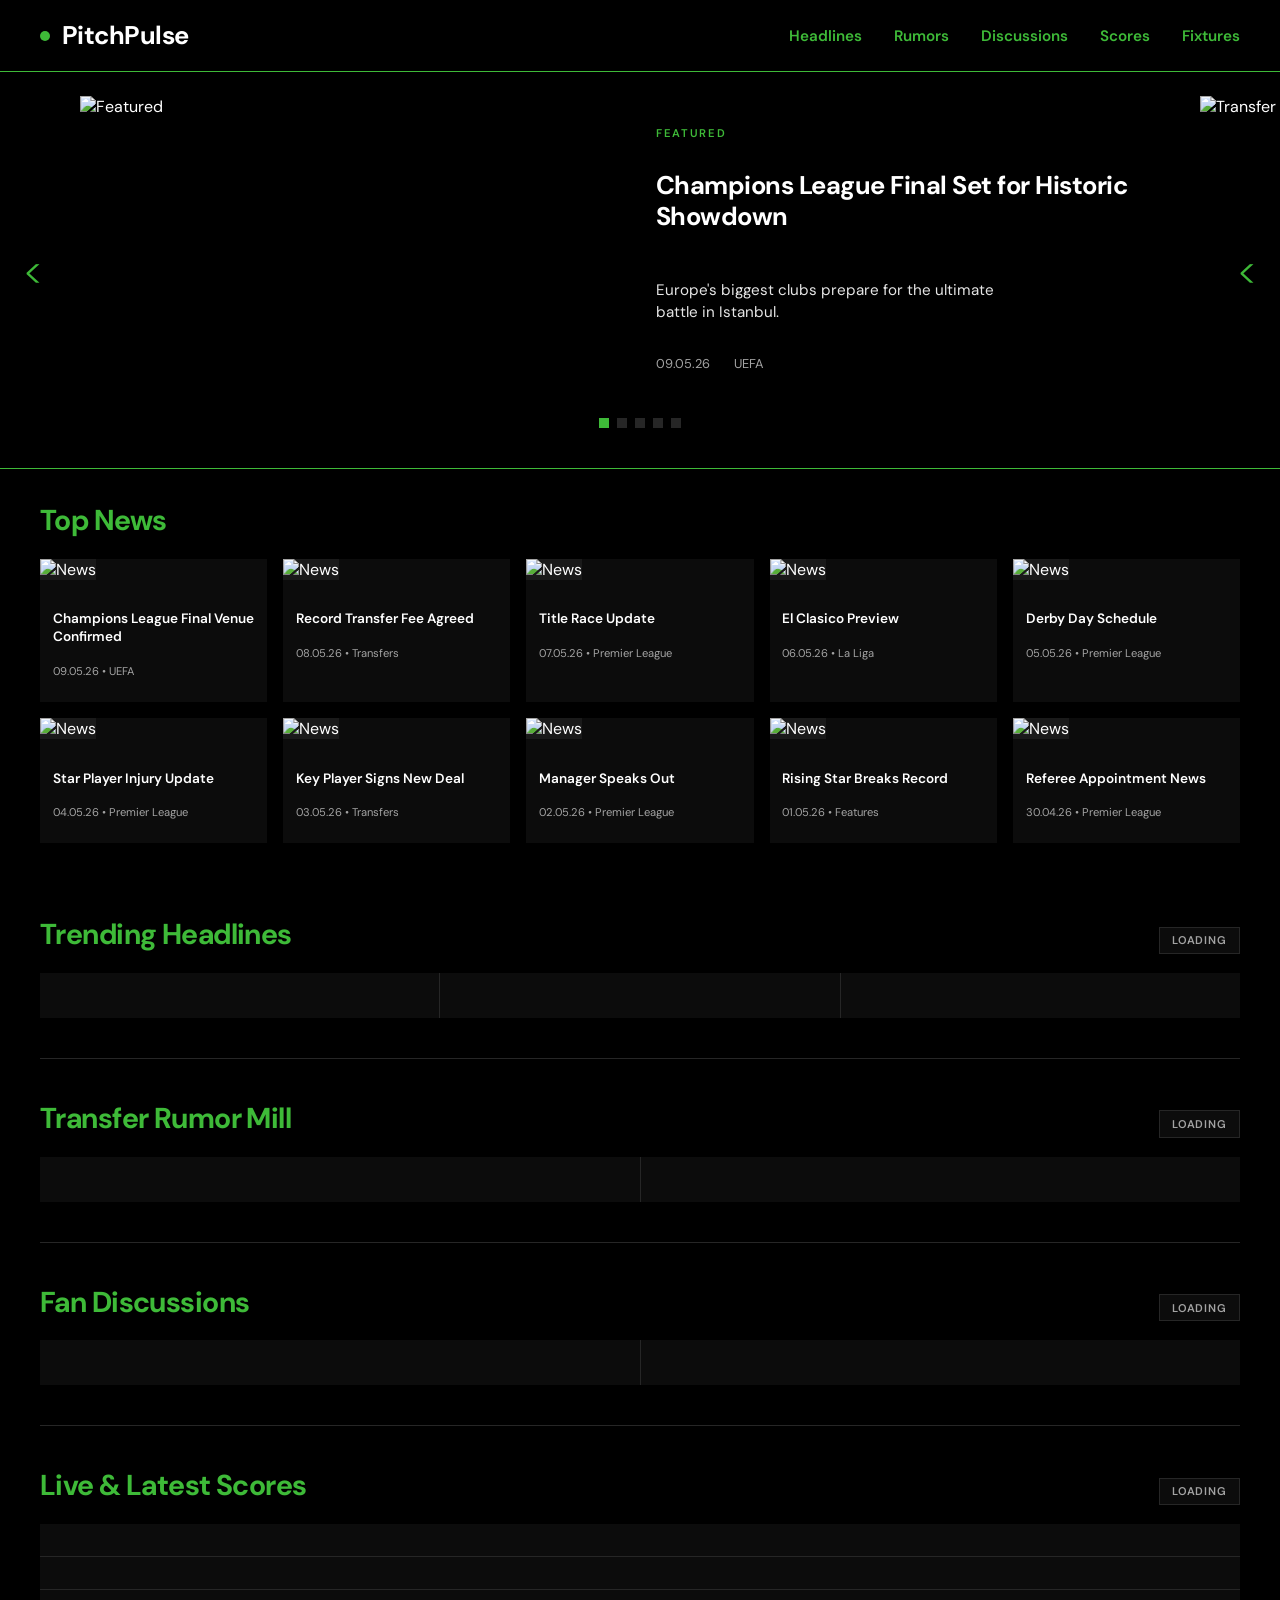
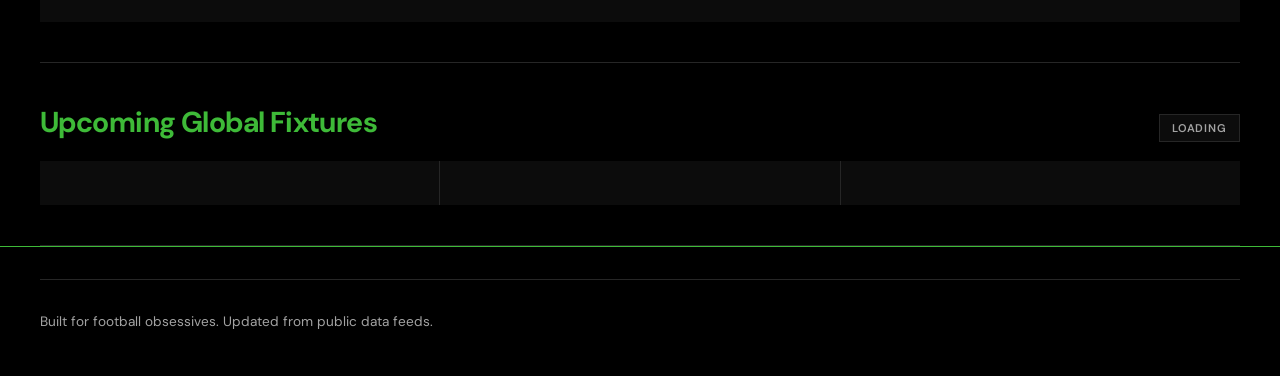
==== index.html @ 14712317 "Fix: 16:9 slider, same arrows, dark bg Top News, 10 posts each" ====
<!doctype html>
<html lang="en">
  <head>
    <meta charset="utf-8" />
    <meta name="viewport" content="width=device-width, initial-scale=1" />
    <title>PitchPulse | Football Headlines, Rumors & Scores</title>
    <meta
      name="description"
      content="PitchPulse brings football headlines, transfer rumors, fan discussions, and live scorelines into one modern dark experience."
    />
    <link rel="preconnect" href="https://fonts.googleapis.com" />
    <link rel="preconnect" href="https://fonts.gstatic.com" crossorigin />
    <link
      href="https://fonts.googleapis.com/css2?family=DM+Sans:wght@400;500;600;700&display=swap"
      rel="stylesheet"
    />
    <link rel="stylesheet" href="./styles.css" />
  </head>
  <body>
    
    <header class="site-header">
      <div class="container nav-wrap">
        <div class="brand">
          <span class="brand-dot"></span>
          <span class="brand-text">PitchPulse</span>
        </div>
        <nav class="nav-links">
          <a href="#headlines">Headlines</a>
          <a href="#rumors">Rumors</a>
          <a href="#discussions">Discussions</a>
          <a href="#scores">Scores</a>
          <a href="#fixtures">Fixtures</a>
        </nav>
      </div>
    </header>

    <section class="hero-slider">
      <div class="slider-track" id="slider-track">
        <div class="slider-slide">
          <img class="slider-image" src="https://placehold.co/600x338/1a1a1a/3eba38?text=Champions+League" alt="Featured" />
          <div class="slider-content">
            <span class="slider-tag">Featured</span>
            <h2 class="slider-title">Champions League Final Set for Historic Showdown</h2>
            <p class="slider-excerpt">Europe's biggest clubs prepare for the ultimate battle in Istanbul.</p>
            <div class="slider-meta"><span>09.05.26</span><span>UEFA</span></div>
          </div>
        </div>
        <div class="slider-slide">
          <img class="slider-image" src="https://placehold.co/600x338/1a1a1a/3eba38?text=Record+Transfer" alt="Transfer" />
          <div class="slider-content">
            <span class="slider-tag">Breaking</span>
            <h2 class="slider-title">Record Transfer: Star Joins Premier League</h2>
            <p class="slider-excerpt">World's top striker makes stunning €120M switch.</p>
            <div class="slider-meta"><span>08.05.26</span><span>Transfers</span></div>
          </div>
        </div>
        <div class="slider-slide">
          <img class="slider-image" src="https://placehold.co/600x338/1a1a1a/3eba38?text=Title+Race" alt="Title Race" />
          <div class="slider-content">
            <span class="slider-tag">Analysis</span>
            <h2 class="slider-title">Title Race Heats Up As Teams Stack Points</h2>
            <p class="slider-excerpt">Every point matters in the final weeks.</p>
            <div class="slider-meta"><span>07.05.26</span><span>Premier League</span></div>
          </div>
        </div>
        <div class="slider-slide">
          <img class="slider-image" src="https://placehold.co/600x338/1a1a1a/3eba38?text=El+Clasico" alt="El Clasico" />
          <div class="slider-content">
            <span class="slider-tag">Preview</span>
            <h2 class="slider-title">El Clasico: Real vs Barca Renew Rivalry</h2>
            <p class="slider-excerpt">The world's most famous rivalry resumes.</p>
            <div class="slider-meta"><span>06.05.26</span><span>La Liga</span></div>
          </div>
        </div>
        <div class="slider-slide">
          <img class="slider-image" src="https://placehold.co/600x338/1a1a1a/3eba38?text=Derby+Day" alt="Derby" />
          <div class="slider-content">
            <span class="slider-tag">Matchday</span>
            <h2 class="slider-title">Derby Day Drama Across Europe</h2>
            <p class="slider-excerpt">All the big derbies in one packed weekend.</p>
            <div class="slider-meta"><span>05.05.26</span><span>Premier League</span></div>
          </div>
        </div>
      </div>
      <button class="slider-arrow prev" id="slider-prev">&lt;</button>
      <button class="slider-arrow next" id="slider-next">&lt;</button>
      <div class="slider-nav">
        <span class="slider-dot active" data-slide="0"></span>
        <span class="slider-dot" data-slide="1"></span>
        <span class="slider-dot" data-slide="2"></span>
        <span class="slider-dot" data-slide="3"></span>
        <span class="slider-dot" data-slide="4"></span>
      </div>
    </section>

    <section class="top-news-section">
      <div class="container">
        <div class="section-head">
          <h2>Top News</h2>
        </div>
        <div class="top-news-grid">
          <article class="top-news-item">
            <img class="top-news-item-image" src="https://placehold.co/300x169/1a1a1a/3eba38?text=CL+Final" alt="News" />
            <div class="top-news-item-content">
              <h4 class="top-news-item-title">Champions League Final Venue Confirmed</h4>
              <p class="top-news-item-meta">09.05.26 • UEFA</p>
            </div>
          </article>
          <article class="top-news-item">
            <img class="top-news-item-image" src="https://placehold.co/300x169/1a1a1a/3eba38?text=Transfer" alt="News" />
            <div class="top-news-item-content">
              <h4 class="top-news-item-title">Record Transfer Fee Agreed</h4>
              <p class="top-news-item-meta">08.05.26 • Transfers</p>
            </div>
          </article>
          <article class="top-news-item">
            <img class="top-news-item-image" src="https://placehold.co/300x169/1a1a1a/3eba38?text=Title+Race" alt="News" />
            <div class="top-news-item-content">
              <h4 class="top-news-item-title">Title Race Update</h4>
              <p class="top-news-item-meta">07.05.26 • Premier League</p>
            </div>
          </article>
          <article class="top-news-item">
            <img class="top-news-item-image" src="https://placehold.co/300x169/1a1a1a/3eba38?text=El+Clasico" alt="News" />
            <div class="top-news-item-content">
              <h4 class="top-news-item-title">El Clasico Preview</h4>
              <p class="top-news-item-meta">06.05.26 • La Liga</p>
            </div>
          </article>
          <article class="top-news-item">
            <img class="top-news-item-image" src="https://placehold.co/300x169/1a1a1a/3eba38?text=Derby" alt="News" />
            <div class="top-news-item-content">
              <h4 class="top-news-item-title">Derby Day Schedule</h4>
              <p class="top-news-item-meta">05.05.26 • Premier League</p>
            </div>
          </article>
          <article class="top-news-item">
            <img class="top-news-item-image" src="https://placehold.co/300x169/1a1a1a/3eba38?text=Injury" alt="News" />
            <div class="top-news-item-content">
              <h4 class="top-news-item-title">Star Player Injury Update</h4>
              <p class="top-news-item-meta">04.05.26 • Premier League</p>
            </div>
          </article>
          <article class="top-news-item">
            <img class="top-news-item-image" src="https://placehold.co/300x169/1a1a1a/3eba38?text=Contract" alt="News" />
            <div class="top-news-item-content">
              <h4 class="top-news-item-title">Key Player Signs New Deal</h4>
              <p class="top-news-item-meta">03.05.26 • Transfers</p>
            </div>
          </article>
          <article class="top-news-item">
            <img class="top-news-item-image" src="https://placehold.co/300x169/1a1a1a/3eba38?text=Manager" alt="News" />
            <div class="top-news-item-content">
              <h4 class="top-news-item-title">Manager Speaks Out</h4>
              <p class="top-news-item-meta">02.05.26 • Premier League</p>
            </div>
          </article>
          <article class="top-news-item">
            <img class="top-news-item-image" src="https://placehold.co/300x169/1a1a1a/3eba38?text=Young+Star" alt="News" />
            <div class="top-news-item-content">
              <h4 class="top-news-item-title">Rising Star Breaks Record</h4>
              <p class="top-news-item-meta">01.05.26 • Features</p>
            </div>
          </article>
          <article class="top-news-item">
            <img class="top-news-item-image" src="https://placehold.co/300x169/1a1a1a/3eba38?text=Referee" alt="News" />
            <div class="top-news-item-content">
              <h4 class="top-news-item-title">Referee Appointment News</h4>
              <p class="top-news-item-meta">30.04.26 • Premier League</p>
            </div>
          </article>
        </div>
      </div>
    </section>

    <main class="container">
      <section id="headlines" class="content-section">
        <div class="section-head">
          <h2>Trending Headlines</h2>
          <span class="status-chip" id="headline-status">Loading</span>
        </div>
        <div class="cards-grid" id="headline-cards">
          <article class="card skeleton-card"></article>
          <article class="card skeleton-card"></article>
          <article class="card skeleton-card"></article>
        </div>
      </section>

      <section id="rumors" class="content-section">
        <div class="section-head">
          <h2>Transfer Rumor Mill</h2>
          <span class="status-chip" id="rumor-status">Loading</span>
        </div>
        <div class="cards-grid two-col" id="rumor-cards">
          <article class="card skeleton-card"></article>
          <article class="card skeleton-card"></article>
        </div>
      </section>

      <section id="discussions" class="content-section">
        <div class="section-head">
          <h2>Fan Discussions</h2>
          <span class="status-chip" id="discussion-status">Loading</span>
        </div>
        <div class="cards-grid two-col" id="discussion-cards">
          <article class="card skeleton-card"></article>
          <article class="card skeleton-card"></article>
        </div>
      </section>

      <section id="scores" class="content-section">
        <div class="section-head">
          <h2>Live & Latest Scores</h2>
          <span class="status-chip" id="score-status">Loading</span>
        </div>
        <div class="scoreboard" id="scoreboard">
          <div class="score-row skeleton-row"></div>
          <div class="score-row skeleton-row"></div>
          <div class="score-row skeleton-row"></div>
        </div>
      </section>

      <section id="fixtures" class="content-section">
        <div class="section-head">
          <h2>Upcoming Global Fixtures</h2>
          <span class="status-chip" id="fixture-status">Loading</span>
        </div>
        <div class="fixture-grid" id="fixture-grid">
          <article class="card skeleton-card"></article>
          <article class="card skeleton-card"></article>
          <article class="card skeleton-card"></article>
        </div>
      </section>
    </main>

    <footer class="site-footer">
      <div class="container footer-wrap">
        <p>Built for football obsessives. Updated from public data feeds.</p>
      </div>
    </footer>

    <script src="./app.js"></script>
  </body>
</html>
---- styles.css ----
:root {
  --bg-deep: #000000;
  --bg-surface: #0c0c0c;
  --bg-elevated: #1a1a1a;
  --pitch-green: #3eba38;
  --text-primary: #ffffff;
  --text-secondary: #e5e5e5;
  --text-tertiary: #a3a3a3;
  --accent: #3eba38;
  --border: #262626;
  --glow: rgba(62, 186, 56, 0.5);
}

* {
  box-sizing: border-box;
}

html,
body {
  margin: 0;
  min-height: 100%;
  font-family: "DM Sans", system-ui, -apple-system, sans-serif;
  color: var(--text-primary);
  background: var(--bg-deep);
  -webkit-font-smoothing: antialiased;
}

a {
  color: inherit;
  text-decoration: none;
}

button {
  font-family: inherit;
}

.container {
  width: min(1200px, 95vw);
  margin: 0 auto;
}

/* Header */
.site-header {
  position: sticky;
  top: 0;
  z-index: 20;
  background: var(--bg-deep);
  border-bottom: 1px solid var(--pitch-green);
}

.nav-wrap {
  display: flex;
  align-items: center;
  justify-content: space-between;
  padding: 1.2rem 0;
}

.brand {
  display: flex;
  align-items: center;
  gap: 0.75rem;
  font-weight: 700;
  font-size: 1.6rem;
  letter-spacing: -0.02em;
}

.brand-dot {
  width: 10px;
  height: 10px;
  border-radius: 50%;
  background: var(--pitch-green);
  animation: pulseGlow 3s ease-in-out infinite;
}

@keyframes pulseGlow {
  0%, 100% {
    box-shadow: 0 0 3px 1px var(--glow);
    transform: scale(1);
  }
  50% {
    box-shadow: 0 0 12px 4px var(--glow), 0 0 20px 6px rgba(62, 186, 56, 0.2);
    transform: scale(1.2);
  }
}

.nav-links {
  display: flex;
  gap: 2rem;
}

.nav-links a {
  color: var(--pitch-green);
  font-size: 0.95rem;
  font-weight: 600;
  transition: opacity 0.2s ease;
}

.nav-links a:hover {
  opacity: 0.7;
}

/* Hero Slider */
.hero-slider {
  background: var(--bg-deep);
  overflow: hidden;
  position: relative;
  border-bottom: 1px solid var(--pitch-green);
  padding: 1.5rem 5rem;
}

.slider-track {
  display: flex;
  transition: transform 0.5s ease;
}

.slider-slide {
  min-width: 100%;
  display: grid;
  grid-template-columns: 1fr 1fr;
  gap: 2rem;
  align-items: center;
}

.slider-image {
  width: 100%;
  aspect-ratio: 16/9;
  object-fit: cover;
}

.slider-content {
  display: flex;
  flex-direction: column;
  gap: 0.6rem;
}

.slider-tag {
  font-size: 0.7rem;
  font-weight: 600;
  text-transform: uppercase;
  letter-spacing: 0.15em;
  color: var(--pitch-green);
}

.slider-title {
  font-size: 1.6rem;
  font-weight: 700;
  line-height: 1.2;
  letter-spacing: -0.02em;
  color: #ffffff;
}

.slider-excerpt {
  color: var(--text-secondary);
  font-size: 0.95rem;
  line-height: 1.5;
  max-width: 38ch;
}

.slider-meta {
  color: var(--text-tertiary);
  font-size: 0.8rem;
  display: flex;
  gap: 1.5rem;
  margin-top: 0.4rem;
}

.slider-arrow {
  position: absolute;
  top: 0;
  bottom: 0;
  width: 50px;
  background: transparent;
  color: var(--pitch-green);
  border: none;
  font-size: 2.5rem;
  font-weight: 300;
  cursor: pointer;
  display: flex;
  align-items: center;
  justify-content: center;
  transition: color 0.2s ease;
  z-index: 10;
}

.slider-arrow:hover {
  color: #fff;
}

.slider-arrow.prev { left: 0.5rem; }
.slider-arrow.next { right: 0.5rem; }

.slider-nav {
  display: flex;
  gap: 0.5rem;
  padding: 1rem;
  justify-content: center;
  background: var(--bg-deep);
}

.slider-dot {
  width: 10px;
  height: 10px;
  background: var(--border);
  cursor: pointer;
  transition: background 0.2s ease;
}

.slider-dot.active {
  background: var(--pitch-green);
}

/* Top News Section */
.top-news-section {
  background: var(--bg-deep);
  padding: 2rem 0;
}

.top-news-grid {
  display: grid;
  grid-template-columns: repeat(5, 1fr);
  gap: 1rem;
}

.top-news-item {
  background: var(--bg-surface);
  cursor: pointer;
  transition: transform 0.2s ease;
}

.top-news-item:hover {
  transform: translateY(-3px);
}

.top-news-item-image {
  width: 100%;
  aspect-ratio: 16/9;
  object-fit: cover;
  background: var(--bg-elevated);
}

.top-news-item-content {
  padding: 0.8rem;
}

.top-news-item-title {
  font-size: 0.85rem;
  font-weight: 600;
  color: #fff;
  line-height: 1.3;
  display: -webkit-box;
  -webkit-line-clamp: 2;
  -webkit-box-orient: vertical;
  overflow: hidden;
}

.top-news-item-meta {
  font-size: 0.7rem;
  color: var(--text-tertiary);
  margin-top: 0.4rem;
}

/* Content Sections */
.content-section {
  background: var(--bg-deep);
  padding: 2.5rem 0;
  border-bottom: 1px solid var(--border);
}

.section-head {
  display: flex;
  align-items: baseline;
  justify-content: space-between;
  gap: 1rem;
  margin-bottom: 1.2rem;
}

.section-head h2 {
  margin: 0;
  font-size: 1.8rem;
  font-weight: 700;
  letter-spacing: -0.02em;
  color: var(--pitch-green);
}

.status-chip {
  font-size: 0.7rem;
  font-weight: 600;
  text-transform: uppercase;
  letter-spacing: 0.08em;
  color: var(--text-tertiary);
  background: var(--bg-surface);
  border: 1px solid var(--border);
  padding: 0.35rem 0.75rem;
}

/* Cards */
.cards-grid {
  display: grid;
  grid-template-columns: repeat(3, 1fr);
  gap: 1px;
  background: var(--border);
}

.cards-grid.two-col {
  grid-template-columns: repeat(2, 1fr);
}

.card {
  padding: 1.4rem;
  background: var(--bg-surface);
}

.card-meta {
  font-size: 0.7rem;
  color: var(--pitch-green);
  margin-bottom: 0.5rem;
  text-transform: uppercase;
  letter-spacing: 0.06em;
}

.card-title {
  margin: 0;
  font-size: 1.05rem;
  font-weight: 600;
  line-height: 1.4;
}

.card-title a:hover {
  color: var(--pitch-green);
}

.card-copy {
  margin: 0.5rem 0 0;
  color: var(--text-secondary);
  font-size: 0.85rem;
  line-height: 1.5;
}

/* Scoreboard */
.scoreboard {
  display: grid;
  gap: 1px;
  background: var(--border);
}

.score-row {
  display: grid;
  grid-template-columns: auto 1fr auto 1fr;
  align-items: center;
  gap: 1rem;
  padding: 1rem 1.4rem;
  background: var(--bg-surface);
}

.team-logo { width: 28px; height: 28px; object-fit: contain; }

.score-home, .score-away {
  font-weight: 600;
  font-size: 0.95rem;
  display: flex;
  align-items: center;
  gap: 0.4rem;
}

.scoreline {
  text-align: center;
  font-weight: 700;
  font-size: 1.1rem;
  color: var(--pitch-green);
}

.score-meta {
  text-align: right;
  color: var(--text-tertiary);
  font-size: 0.8rem;
}

/* Fixtures */
.fixture-grid {
  display: grid;
  grid-template-columns: repeat(3, 1fr);
  gap: 1px;
  background: var(--border);
}

.league-card {
  padding: 1.4rem;
  background: var(--bg-surface);
}

.league-card h3 {
  margin: 0 0 0.8rem;
  font-size: 0.9rem;
  font-weight: 600;
}

.league-list { display: grid; gap: 0.6rem; }

.league-item {
  display: flex;
  justify-content: space-between;
  gap: 0.8rem;
  color: var(--text-secondary);
  font-size: 0.85rem;
}

/* Footer */
.site-footer {
  background: var(--bg-deep);
  padding: 2rem 0;
  border-top: 1px solid var(--pitch-green);
}

.footer-wrap {
  color: var(--text-tertiary);
  font-size: 0.85rem;
  border-top: 1px solid var(--border);
  padding-top: 1.2rem;
}

/* Responsive */
@media (max-width: 900px) {
  .hero-slider { padding: 1rem 4rem; }
  .slider-slide { grid-template-columns: 1fr; gap: 1rem; }
  .slider-image { aspect-ratio: 16/9; }
  .slider-title { font-size: 1.3rem; }
  .top-news-grid { grid-template-columns: repeat(2, 1fr); }
  .cards-grid, .fixture-grid { grid-template-columns: repeat(2, 1fr); }
  .score-row { grid-template-columns: 1fr auto 1fr; }
}

@media (max-width: 640px) {
  .nav-links { display: none; }
  .section-head h2 { font-size: 1.3rem; }
  .slider-title { font-size: 1.1rem; }
  .slider-arrow { width: 35px; font-size: 2rem; }
  .top-news-grid { grid-template-columns: 1fr; }
  .cards-grid, .cards-grid.two-col, .fixture-grid { grid-template-columns: 1fr; }
}
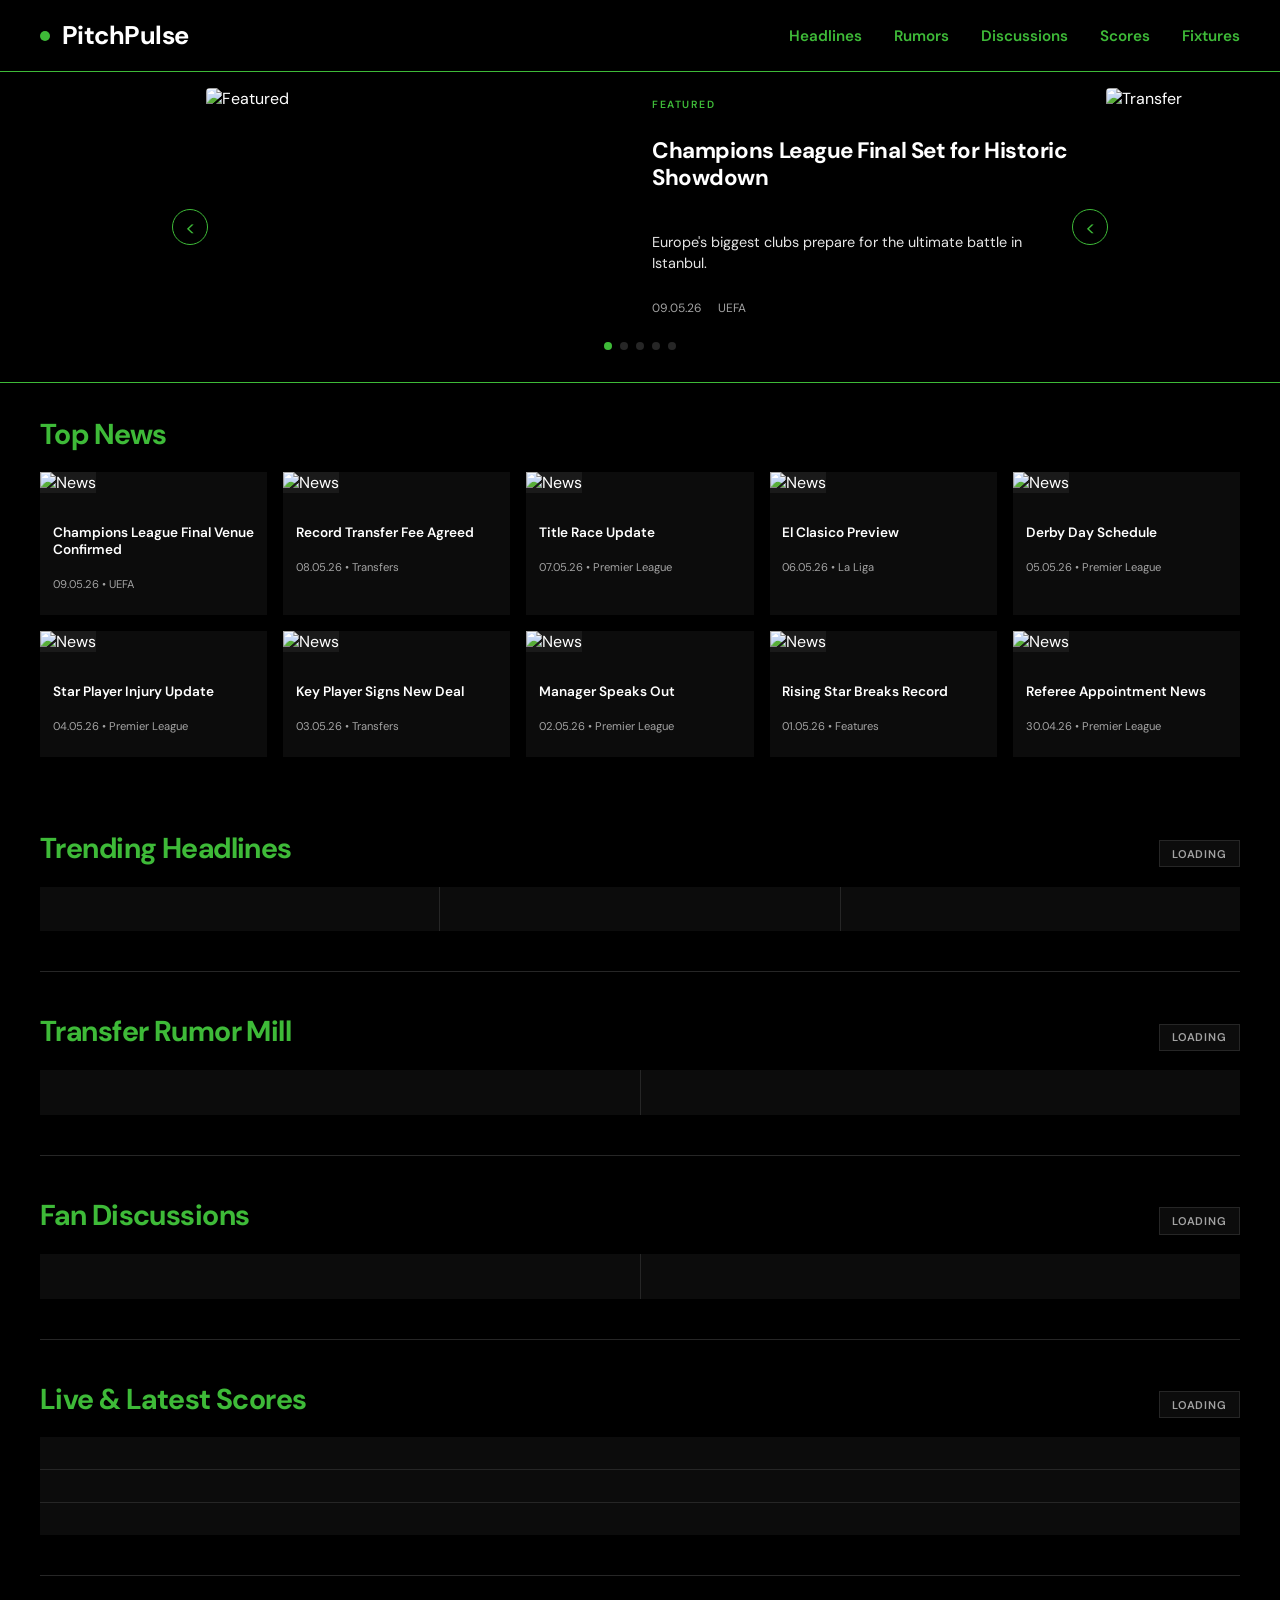
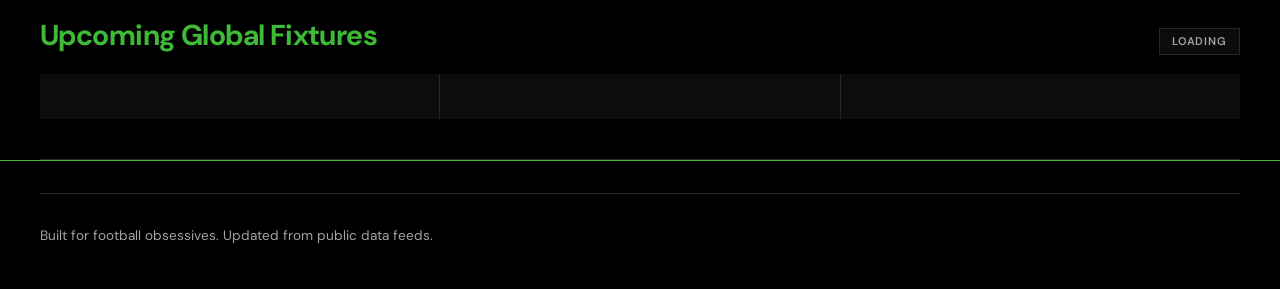
==== commit 10edf293: "Fix: slider fixed width, circular arrows, tighter spacing" ====
--- a/index.html
+++ b/index.html
@@ -35,61 +35,63 @@
     </header>
 
     <section class="hero-slider">
-      <div class="slider-track" id="slider-track">
-        <div class="slider-slide">
-          <img class="slider-image" src="https://placehold.co/600x338/1a1a1a/3eba38?text=Champions+League" alt="Featured" />
-          <div class="slider-content">
-            <span class="slider-tag">Featured</span>
-            <h2 class="slider-title">Champions League Final Set for Historic Showdown</h2>
-            <p class="slider-excerpt">Europe's biggest clubs prepare for the ultimate battle in Istanbul.</p>
-            <div class="slider-meta"><span>09.05.26</span><span>UEFA</span></div>
-          </div>
-        </div>
-        <div class="slider-slide">
-          <img class="slider-image" src="https://placehold.co/600x338/1a1a1a/3eba38?text=Record+Transfer" alt="Transfer" />
-          <div class="slider-content">
-            <span class="slider-tag">Breaking</span>
-            <h2 class="slider-title">Record Transfer: Star Joins Premier League</h2>
-            <p class="slider-excerpt">World's top striker makes stunning €120M switch.</p>
-            <div class="slider-meta"><span>08.05.26</span><span>Transfers</span></div>
-          </div>
-        </div>
-        <div class="slider-slide">
-          <img class="slider-image" src="https://placehold.co/600x338/1a1a1a/3eba38?text=Title+Race" alt="Title Race" />
-          <div class="slider-content">
-            <span class="slider-tag">Analysis</span>
-            <h2 class="slider-title">Title Race Heats Up As Teams Stack Points</h2>
-            <p class="slider-excerpt">Every point matters in the final weeks.</p>
-            <div class="slider-meta"><span>07.05.26</span><span>Premier League</span></div>
-          </div>
-        </div>
-        <div class="slider-slide">
-          <img class="slider-image" src="https://placehold.co/600x338/1a1a1a/3eba38?text=El+Clasico" alt="El Clasico" />
-          <div class="slider-content">
-            <span class="slider-tag">Preview</span>
-            <h2 class="slider-title">El Clasico: Real vs Barca Renew Rivalry</h2>
-            <p class="slider-excerpt">The world's most famous rivalry resumes.</p>
-            <div class="slider-meta"><span>06.05.26</span><span>La Liga</span></div>
-          </div>
-        </div>
-        <div class="slider-slide">
-          <img class="slider-image" src="https://placehold.co/600x338/1a1a1a/3eba38?text=Derby+Day" alt="Derby" />
-          <div class="slider-content">
-            <span class="slider-tag">Matchday</span>
-            <h2 class="slider-title">Derby Day Drama Across Europe</h2>
-            <p class="slider-excerpt">All the big derbies in one packed weekend.</p>
-            <div class="slider-meta"><span>05.05.26</span><span>Premier League</span></div>
-          </div>
-        </div>
-      </div>
-      <button class="slider-arrow prev" id="slider-prev">&lt;</button>
-      <button class="slider-arrow next" id="slider-next">&lt;</button>
-      <div class="slider-nav">
-        <span class="slider-dot active" data-slide="0"></span>
-        <span class="slider-dot" data-slide="1"></span>
-        <span class="slider-dot" data-slide="2"></span>
-        <span class="slider-dot" data-slide="3"></span>
-        <span class="slider-dot" data-slide="4"></span>
+      <div class="slider-wrapper">
+        <div class="slider-track" id="slider-track">
+          <div class="slider-slide">
+            <img class="slider-image" src="https://placehold.co/600x338/1a1a1a/3eba38?text=Champions+League" alt="Featured" />
+            <div class="slider-content">
+              <span class="slider-tag">Featured</span>
+              <h2 class="slider-title">Champions League Final Set for Historic Showdown</h2>
+              <p class="slider-excerpt">Europe's biggest clubs prepare for the ultimate battle in Istanbul.</p>
+              <div class="slider-meta"><span>09.05.26</span><span>UEFA</span></div>
+            </div>
+          </div>
+          <div class="slider-slide">
+            <img class="slider-image" src="https://placehold.co/600x338/1a1a1a/3eba38?text=Record+Transfer" alt="Transfer" />
+            <div class="slider-content">
+              <span class="slider-tag">Breaking</span>
+              <h2 class="slider-title">Record Transfer: Star Joins Premier League</h2>
+              <p class="slider-excerpt">World's top striker makes stunning €120M switch.</p>
+              <div class="slider-meta"><span>08.05.26</span><span>Transfers</span></div>
+            </div>
+          </div>
+          <div class="slider-slide">
+            <img class="slider-image" src="https://placehold.co/600x338/1a1a1a/3eba38?text=Title+Race" alt="Title Race" />
+            <div class="slider-content">
+              <span class="slider-tag">Analysis</span>
+              <h2 class="slider-title">Title Race Heats Up As Teams Stack Points</h2>
+              <p class="slider-excerpt">Every point matters in the final weeks.</p>
+              <div class="slider-meta"><span>07.05.26</span><span>Premier League</span></div>
+            </div>
+          </div>
+          <div class="slider-slide">
+            <img class="slider-image" src="https://placehold.co/600x338/1a1a1a/3eba38?text=El+Clasico" alt="El Clasico" />
+            <div class="slider-content">
+              <span class="slider-tag">Preview</span>
+              <h2 class="slider-title">El Clasico: Real vs Barca Renew Rivalry</h2>
+              <p class="slider-excerpt">The world's most famous rivalry resumes.</p>
+              <div class="slider-meta"><span>06.05.26</span><span>La Liga</span></div>
+            </div>
+          </div>
+          <div class="slider-slide">
+            <img class="slider-image" src="https://placehold.co/600x338/1a1a1a/3eba38?text=Derby+Day" alt="Derby" />
+            <div class="slider-content">
+              <span class="slider-tag">Matchday</span>
+              <h2 class="slider-title">Derby Day Drama Across Europe</h2>
+              <p class="slider-excerpt">All the big derbies in one packed weekend.</p>
+              <div class="slider-meta"><span>05.05.26</span><span>Premier League</span></div>
+            </div>
+          </div>
+        </div>
+        <button class="slider-arrow prev" id="slider-prev">&lt;</button>
+        <button class="slider-arrow next" id="slider-next">&lt;</button>
+        <div class="slider-nav">
+          <span class="slider-dot active" data-slide="0"></span>
+          <span class="slider-dot" data-slide="1"></span>
+          <span class="slider-dot" data-slide="2"></span>
+          <span class="slider-dot" data-slide="3"></span>
+          <span class="slider-dot" data-slide="4"></span>
+        </div>
       </div>
     </section>
 
--- a/styles.css
+++ b/styles.css
@@ -105,7 +105,13 @@
   overflow: hidden;
   position: relative;
   border-bottom: 1px solid var(--pitch-green);
-  padding: 1.5rem 5rem;
+  padding: 1rem 0;
+}
+
+.slider-wrapper {
+  max-width: 900px;
+  margin: 0 auto;
+  position: relative;
 }
 
 .slider-track {
@@ -117,24 +123,26 @@
   min-width: 100%;
   display: grid;
   grid-template-columns: 1fr 1fr;
-  gap: 2rem;
-  align-items: center;
+  gap: 1.5rem;
+  align-items: center;
+  padding: 0 1rem;
 }
 
 .slider-image {
   width: 100%;
   aspect-ratio: 16/9;
   object-fit: cover;
+  border-radius: 4px;
 }
 
 .slider-content {
   display: flex;
   flex-direction: column;
-  gap: 0.6rem;
+  gap: 0.5rem;
 }
 
 .slider-tag {
-  font-size: 0.7rem;
+  font-size: 0.65rem;
   font-weight: 600;
   text-transform: uppercase;
   letter-spacing: 0.15em;
@@ -142,7 +150,7 @@
 }
 
 .slider-title {
-  font-size: 1.6rem;
+  font-size: 1.4rem;
   font-weight: 700;
   line-height: 1.2;
   letter-spacing: -0.02em;
@@ -151,43 +159,44 @@
 
 .slider-excerpt {
   color: var(--text-secondary);
-  font-size: 0.95rem;
-  line-height: 1.5;
-  max-width: 38ch;
+  font-size: 0.9rem;
+  line-height: 1.4;
 }
 
 .slider-meta {
   color: var(--text-tertiary);
-  font-size: 0.8rem;
-  display: flex;
-  gap: 1.5rem;
-  margin-top: 0.4rem;
+  font-size: 0.75rem;
+  display: flex;
+  gap: 1rem;
+  margin-top: 0.3rem;
 }
 
 .slider-arrow {
   position: absolute;
-  top: 0;
-  bottom: 0;
-  width: 50px;
+  top: 50%;
+  transform: translateY(-50%);
+  width: 36px;
+  height: 36px;
   background: transparent;
   color: var(--pitch-green);
-  border: none;
-  font-size: 2.5rem;
-  font-weight: 300;
+  border: 1px solid var(--pitch-green);
+  border-radius: 50%;
+  font-size: 1.2rem;
   cursor: pointer;
   display: flex;
   align-items: center;
   justify-content: center;
-  transition: color 0.2s ease;
+  transition: all 0.2s ease;
   z-index: 10;
 }
 
 .slider-arrow:hover {
-  color: #fff;
-}
-
-.slider-arrow.prev { left: 0.5rem; }
-.slider-arrow.next { right: 0.5rem; }
+  background: var(--pitch-green);
+  color: #000;
+}
+
+.slider-arrow.prev { left: -18px; }
+.slider-arrow.next { right: -18px; }
 
 .slider-nav {
   display: flex;
@@ -198,8 +207,9 @@
 }
 
 .slider-dot {
-  width: 10px;
-  height: 10px;
+  width: 8px;
+  height: 8px;
+  border-radius: 50%;
   background: var(--border);
   cursor: pointer;
   transition: background 0.2s ease;
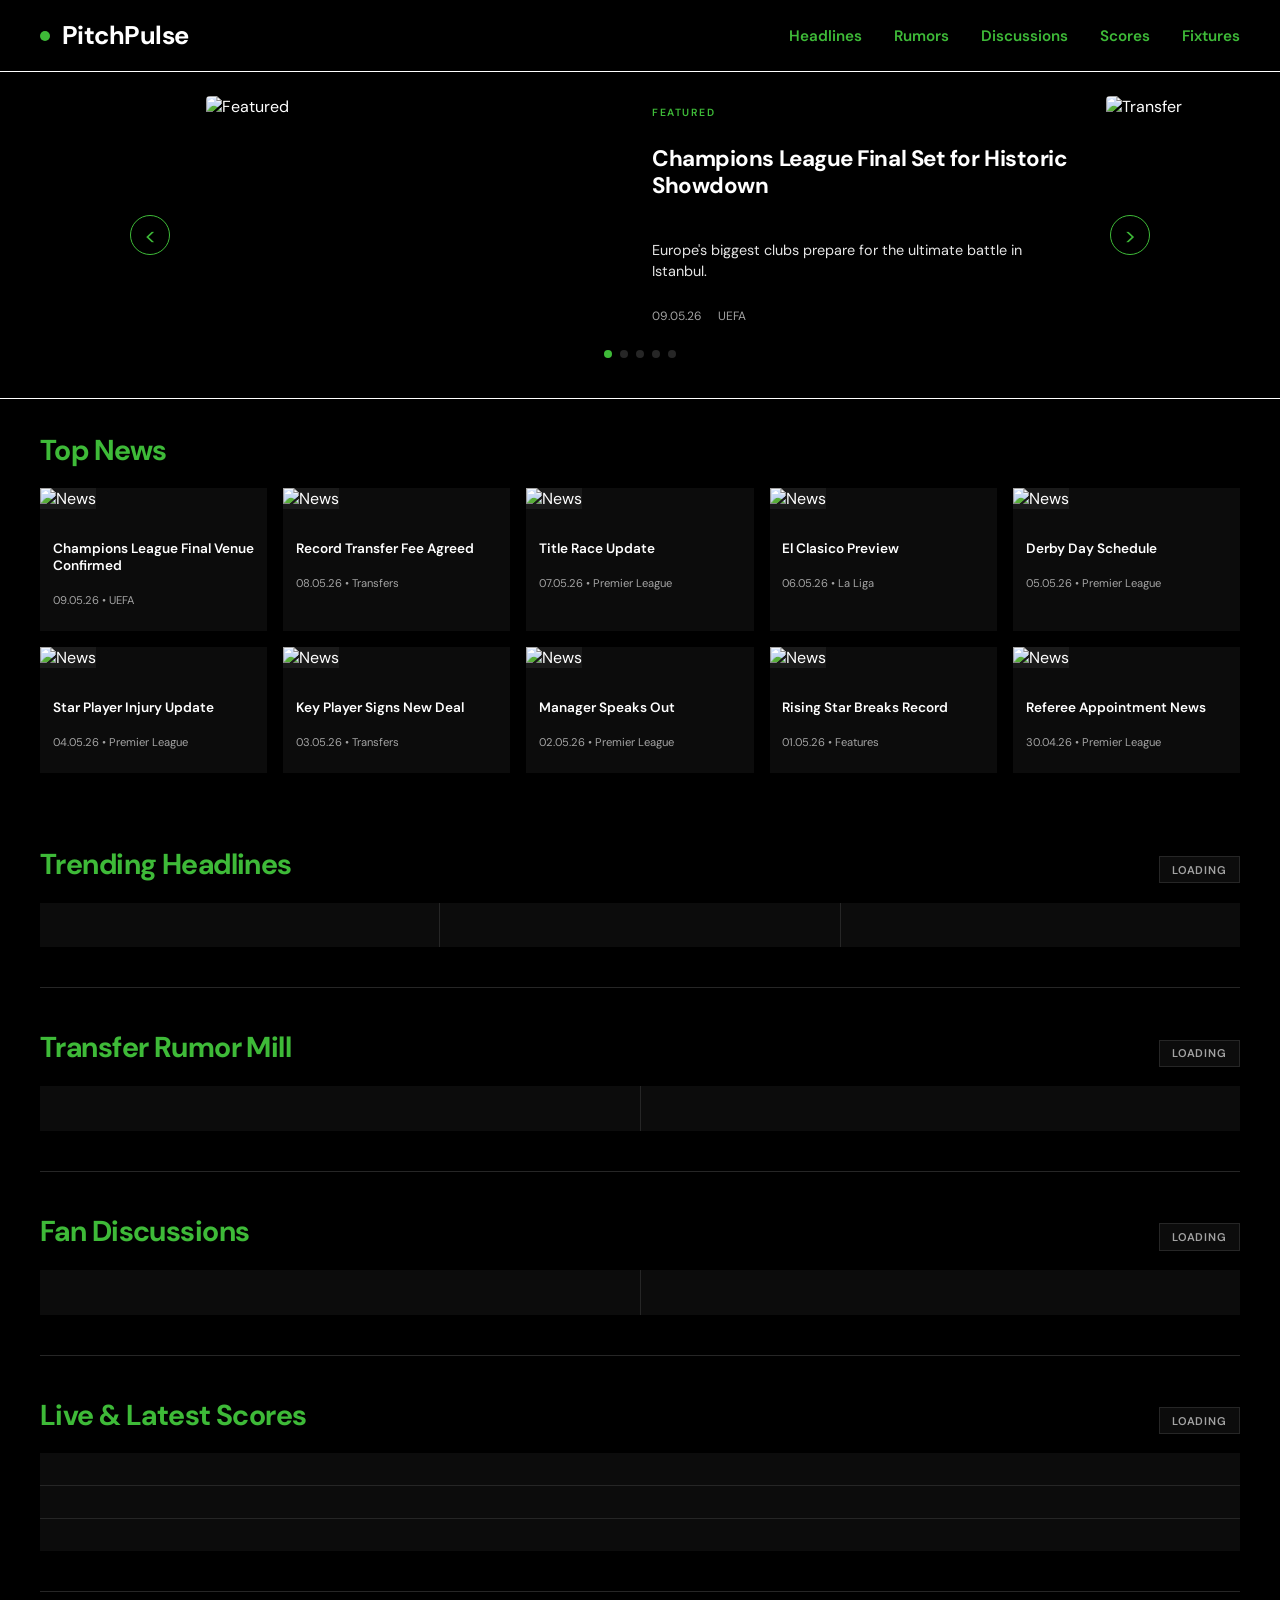
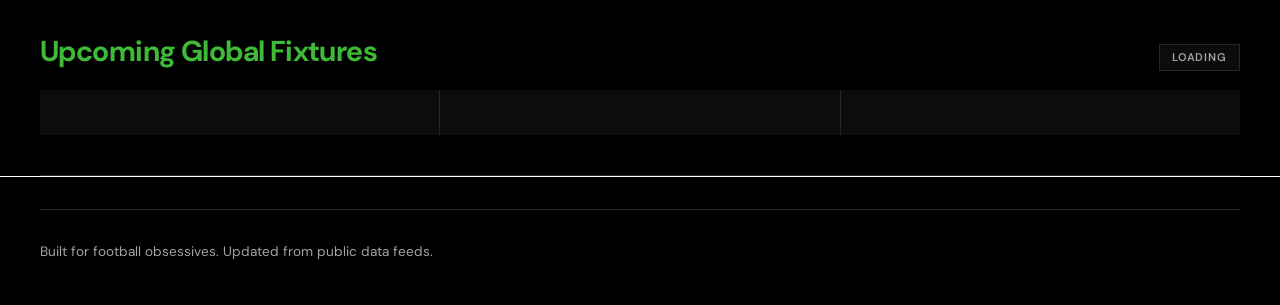
==== commit 8d491ac3: "Fix: white dividers, fixed slider, right arrow, proper spacing" ====
--- a/index.html
+++ b/index.html
@@ -84,7 +84,7 @@
           </div>
         </div>
         <button class="slider-arrow prev" id="slider-prev">&lt;</button>
-        <button class="slider-arrow next" id="slider-next">&lt;</button>
+        <button class="slider-arrow next" id="slider-next">&gt;</button>
         <div class="slider-nav">
           <span class="slider-dot active" data-slide="0"></span>
           <span class="slider-dot" data-slide="1"></span>
--- a/styles.css
+++ b/styles.css
@@ -45,7 +45,7 @@
   top: 0;
   z-index: 20;
   background: var(--bg-deep);
-  border-bottom: 1px solid var(--pitch-green);
+  border-bottom: 1px solid #ffffff;
 }
 
 .nav-wrap {
@@ -104,8 +104,8 @@
   background: var(--bg-deep);
   overflow: hidden;
   position: relative;
-  border-bottom: 1px solid var(--pitch-green);
-  padding: 1rem 0;
+  border-bottom: 1px solid #ffffff;
+  padding: 1.5rem 0;
 }
 
 .slider-wrapper {
@@ -175,13 +175,14 @@
   position: absolute;
   top: 50%;
   transform: translateY(-50%);
-  width: 36px;
-  height: 36px;
+  width: 40px;
+  height: 40px;
   background: transparent;
   color: var(--pitch-green);
   border: 1px solid var(--pitch-green);
   border-radius: 50%;
-  font-size: 1.2rem;
+  font-size: 1.4rem;
+  font-weight: 400;
   cursor: pointer;
   display: flex;
   align-items: center;
@@ -195,8 +196,8 @@
   color: #000;
 }
 
-.slider-arrow.prev { left: -18px; }
-.slider-arrow.next { right: -18px; }
+.slider-arrow.prev { left: -60px; }
+.slider-arrow.next { right: -60px; }
 
 .slider-nav {
   display: flex;
@@ -418,7 +419,7 @@
 .site-footer {
   background: var(--bg-deep);
   padding: 2rem 0;
-  border-top: 1px solid var(--pitch-green);
+  border-top: 1px solid #ffffff;
 }
 
 .footer-wrap {
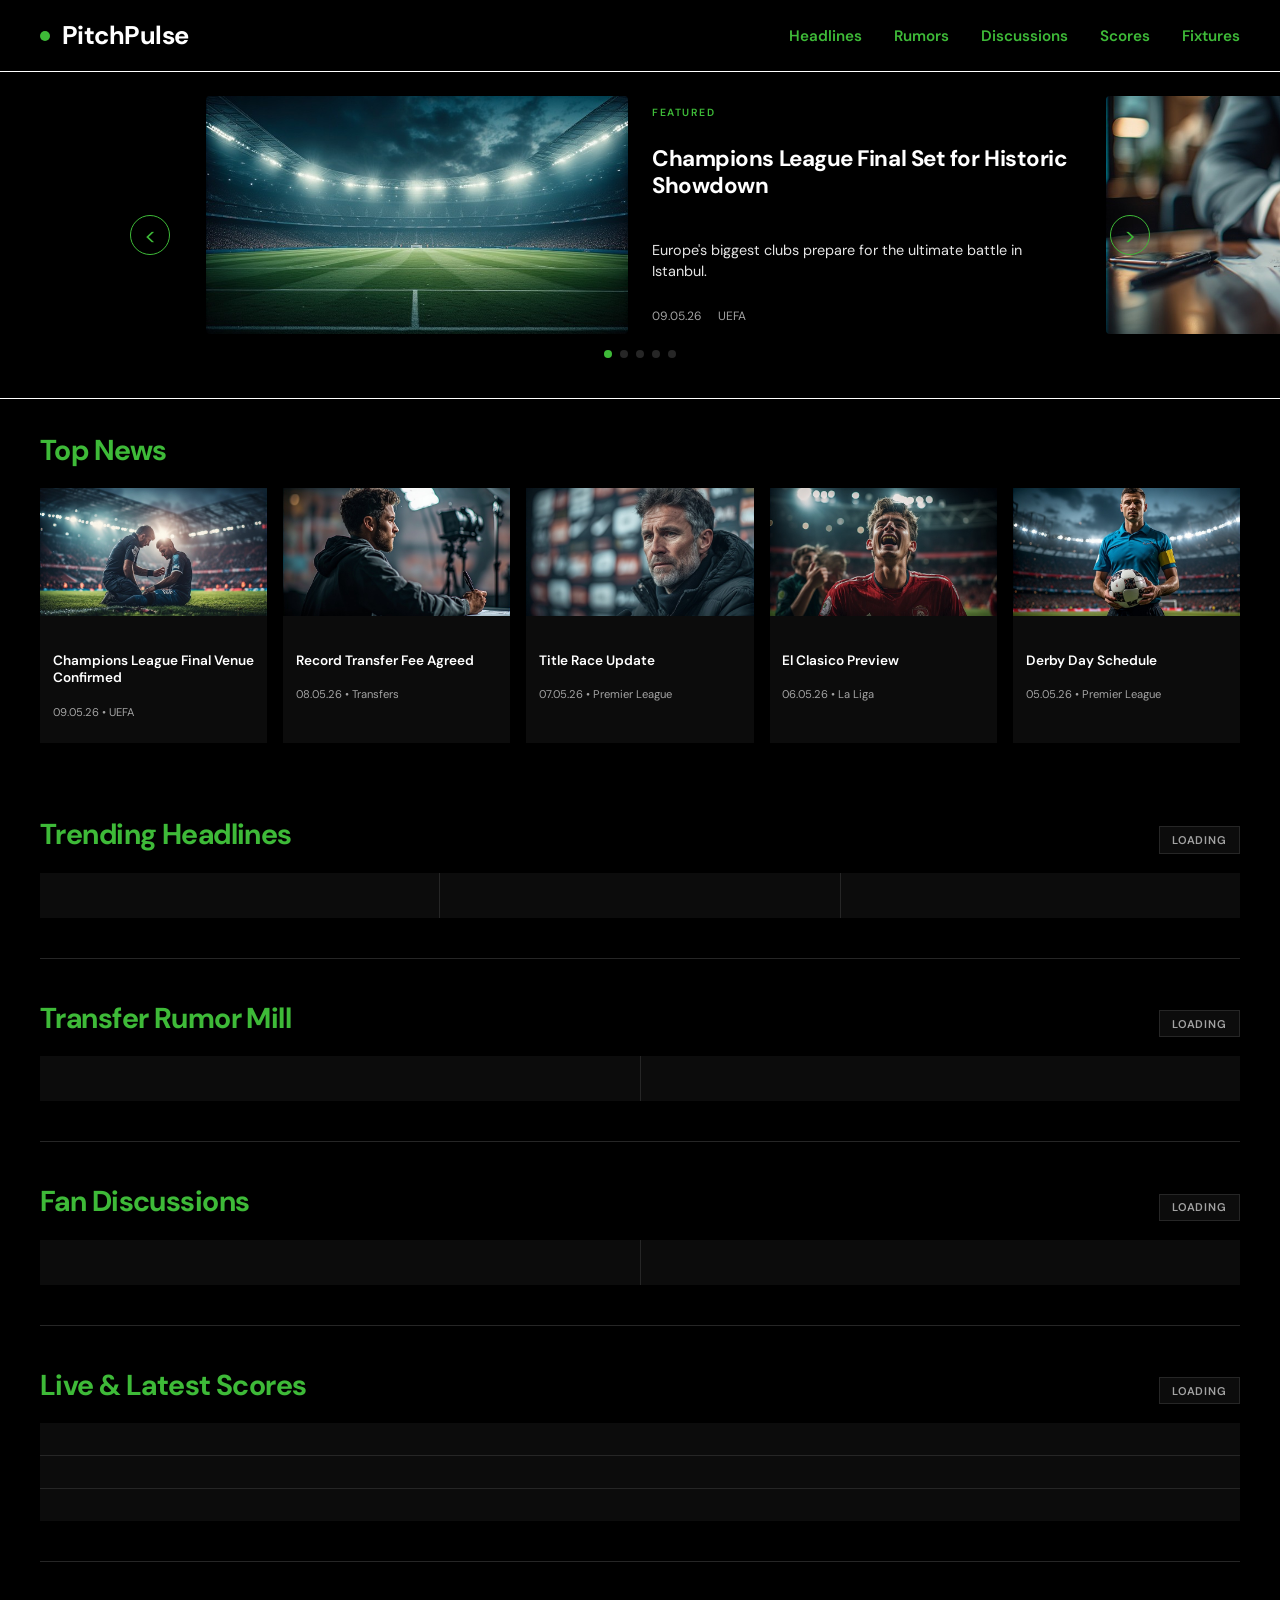
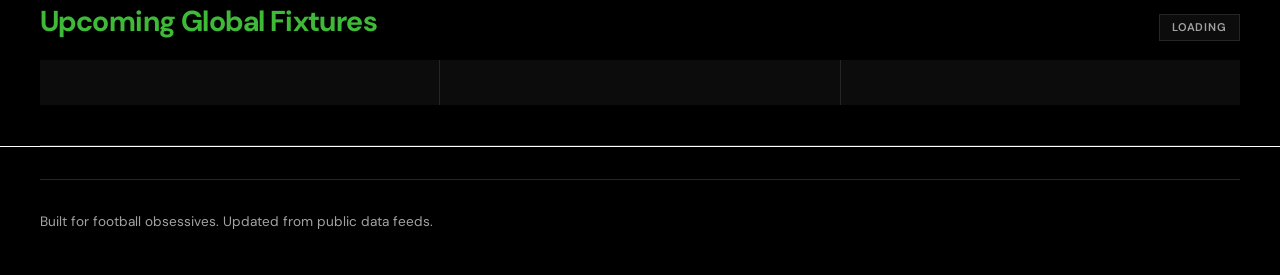
==== commit 59edf7df: "Add real images to slider and Top News" ====
--- a/index.html
+++ b/index.html
@@ -38,7 +38,7 @@
       <div class="slider-wrapper">
         <div class="slider-track" id="slider-track">
           <div class="slider-slide">
-            <img class="slider-image" src="https://placehold.co/600x338/1a1a1a/3eba38?text=Champions+League" alt="Featured" />
+            <img class="slider-image" src="images/1.jpeg" alt="Featured" />
             <div class="slider-content">
               <span class="slider-tag">Featured</span>
               <h2 class="slider-title">Champions League Final Set for Historic Showdown</h2>
@@ -47,7 +47,7 @@
             </div>
           </div>
           <div class="slider-slide">
-            <img class="slider-image" src="https://placehold.co/600x338/1a1a1a/3eba38?text=Record+Transfer" alt="Transfer" />
+            <img class="slider-image" src="images/2.jpeg" alt="Transfer" />
             <div class="slider-content">
               <span class="slider-tag">Breaking</span>
               <h2 class="slider-title">Record Transfer: Star Joins Premier League</h2>
@@ -56,7 +56,7 @@
             </div>
           </div>
           <div class="slider-slide">
-            <img class="slider-image" src="https://placehold.co/600x338/1a1a1a/3eba38?text=Title+Race" alt="Title Race" />
+            <img class="slider-image" src="images/3.jpeg" alt="Title Race" />
             <div class="slider-content">
               <span class="slider-tag">Analysis</span>
               <h2 class="slider-title">Title Race Heats Up As Teams Stack Points</h2>
@@ -65,7 +65,7 @@
             </div>
           </div>
           <div class="slider-slide">
-            <img class="slider-image" src="https://placehold.co/600x338/1a1a1a/3eba38?text=El+Clasico" alt="El Clasico" />
+            <img class="slider-image" src="images/4.jpeg" alt="El Clasico" />
             <div class="slider-content">
               <span class="slider-tag">Preview</span>
               <h2 class="slider-title">El Clasico: Real vs Barca Renew Rivalry</h2>
@@ -74,7 +74,7 @@
             </div>
           </div>
           <div class="slider-slide">
-            <img class="slider-image" src="https://placehold.co/600x338/1a1a1a/3eba38?text=Derby+Day" alt="Derby" />
+            <img class="slider-image" src="images/5.jpeg" alt="Derby" />
             <div class="slider-content">
               <span class="slider-tag">Matchday</span>
               <h2 class="slider-title">Derby Day Drama Across Europe</h2>
@@ -102,73 +102,38 @@
         </div>
         <div class="top-news-grid">
           <article class="top-news-item">
-            <img class="top-news-item-image" src="https://placehold.co/300x169/1a1a1a/3eba38?text=CL+Final" alt="News" />
+            <img class="top-news-item-image" src="images/6.jpeg" alt="News" />
             <div class="top-news-item-content">
               <h4 class="top-news-item-title">Champions League Final Venue Confirmed</h4>
               <p class="top-news-item-meta">09.05.26 • UEFA</p>
             </div>
           </article>
           <article class="top-news-item">
-            <img class="top-news-item-image" src="https://placehold.co/300x169/1a1a1a/3eba38?text=Transfer" alt="News" />
+            <img class="top-news-item-image" src="images/7.jpeg" alt="News" />
             <div class="top-news-item-content">
               <h4 class="top-news-item-title">Record Transfer Fee Agreed</h4>
               <p class="top-news-item-meta">08.05.26 • Transfers</p>
             </div>
           </article>
           <article class="top-news-item">
-            <img class="top-news-item-image" src="https://placehold.co/300x169/1a1a1a/3eba38?text=Title+Race" alt="News" />
+            <img class="top-news-item-image" src="images/8.jpeg" alt="News" />
             <div class="top-news-item-content">
               <h4 class="top-news-item-title">Title Race Update</h4>
               <p class="top-news-item-meta">07.05.26 • Premier League</p>
             </div>
           </article>
           <article class="top-news-item">
-            <img class="top-news-item-image" src="https://placehold.co/300x169/1a1a1a/3eba38?text=El+Clasico" alt="News" />
+            <img class="top-news-item-image" src="images/9.jpeg" alt="News" />
             <div class="top-news-item-content">
               <h4 class="top-news-item-title">El Clasico Preview</h4>
               <p class="top-news-item-meta">06.05.26 • La Liga</p>
             </div>
           </article>
           <article class="top-news-item">
-            <img class="top-news-item-image" src="https://placehold.co/300x169/1a1a1a/3eba38?text=Derby" alt="News" />
+            <img class="top-news-item-image" src="images/10.jpeg" alt="News" />
             <div class="top-news-item-content">
               <h4 class="top-news-item-title">Derby Day Schedule</h4>
               <p class="top-news-item-meta">05.05.26 • Premier League</p>
-            </div>
-          </article>
-          <article class="top-news-item">
-            <img class="top-news-item-image" src="https://placehold.co/300x169/1a1a1a/3eba38?text=Injury" alt="News" />
-            <div class="top-news-item-content">
-              <h4 class="top-news-item-title">Star Player Injury Update</h4>
-              <p class="top-news-item-meta">04.05.26 • Premier League</p>
-            </div>
-          </article>
-          <article class="top-news-item">
-            <img class="top-news-item-image" src="https://placehold.co/300x169/1a1a1a/3eba38?text=Contract" alt="News" />
-            <div class="top-news-item-content">
-              <h4 class="top-news-item-title">Key Player Signs New Deal</h4>
-              <p class="top-news-item-meta">03.05.26 • Transfers</p>
-            </div>
-          </article>
-          <article class="top-news-item">
-            <img class="top-news-item-image" src="https://placehold.co/300x169/1a1a1a/3eba38?text=Manager" alt="News" />
-            <div class="top-news-item-content">
-              <h4 class="top-news-item-title">Manager Speaks Out</h4>
-              <p class="top-news-item-meta">02.05.26 • Premier League</p>
-            </div>
-          </article>
-          <article class="top-news-item">
-            <img class="top-news-item-image" src="https://placehold.co/300x169/1a1a1a/3eba38?text=Young+Star" alt="News" />
-            <div class="top-news-item-content">
-              <h4 class="top-news-item-title">Rising Star Breaks Record</h4>
-              <p class="top-news-item-meta">01.05.26 • Features</p>
-            </div>
-          </article>
-          <article class="top-news-item">
-            <img class="top-news-item-image" src="https://placehold.co/300x169/1a1a1a/3eba38?text=Referee" alt="News" />
-            <div class="top-news-item-content">
-              <h4 class="top-news-item-title">Referee Appointment News</h4>
-              <p class="top-news-item-meta">30.04.26 • Premier League</p>
             </div>
           </article>
         </div>
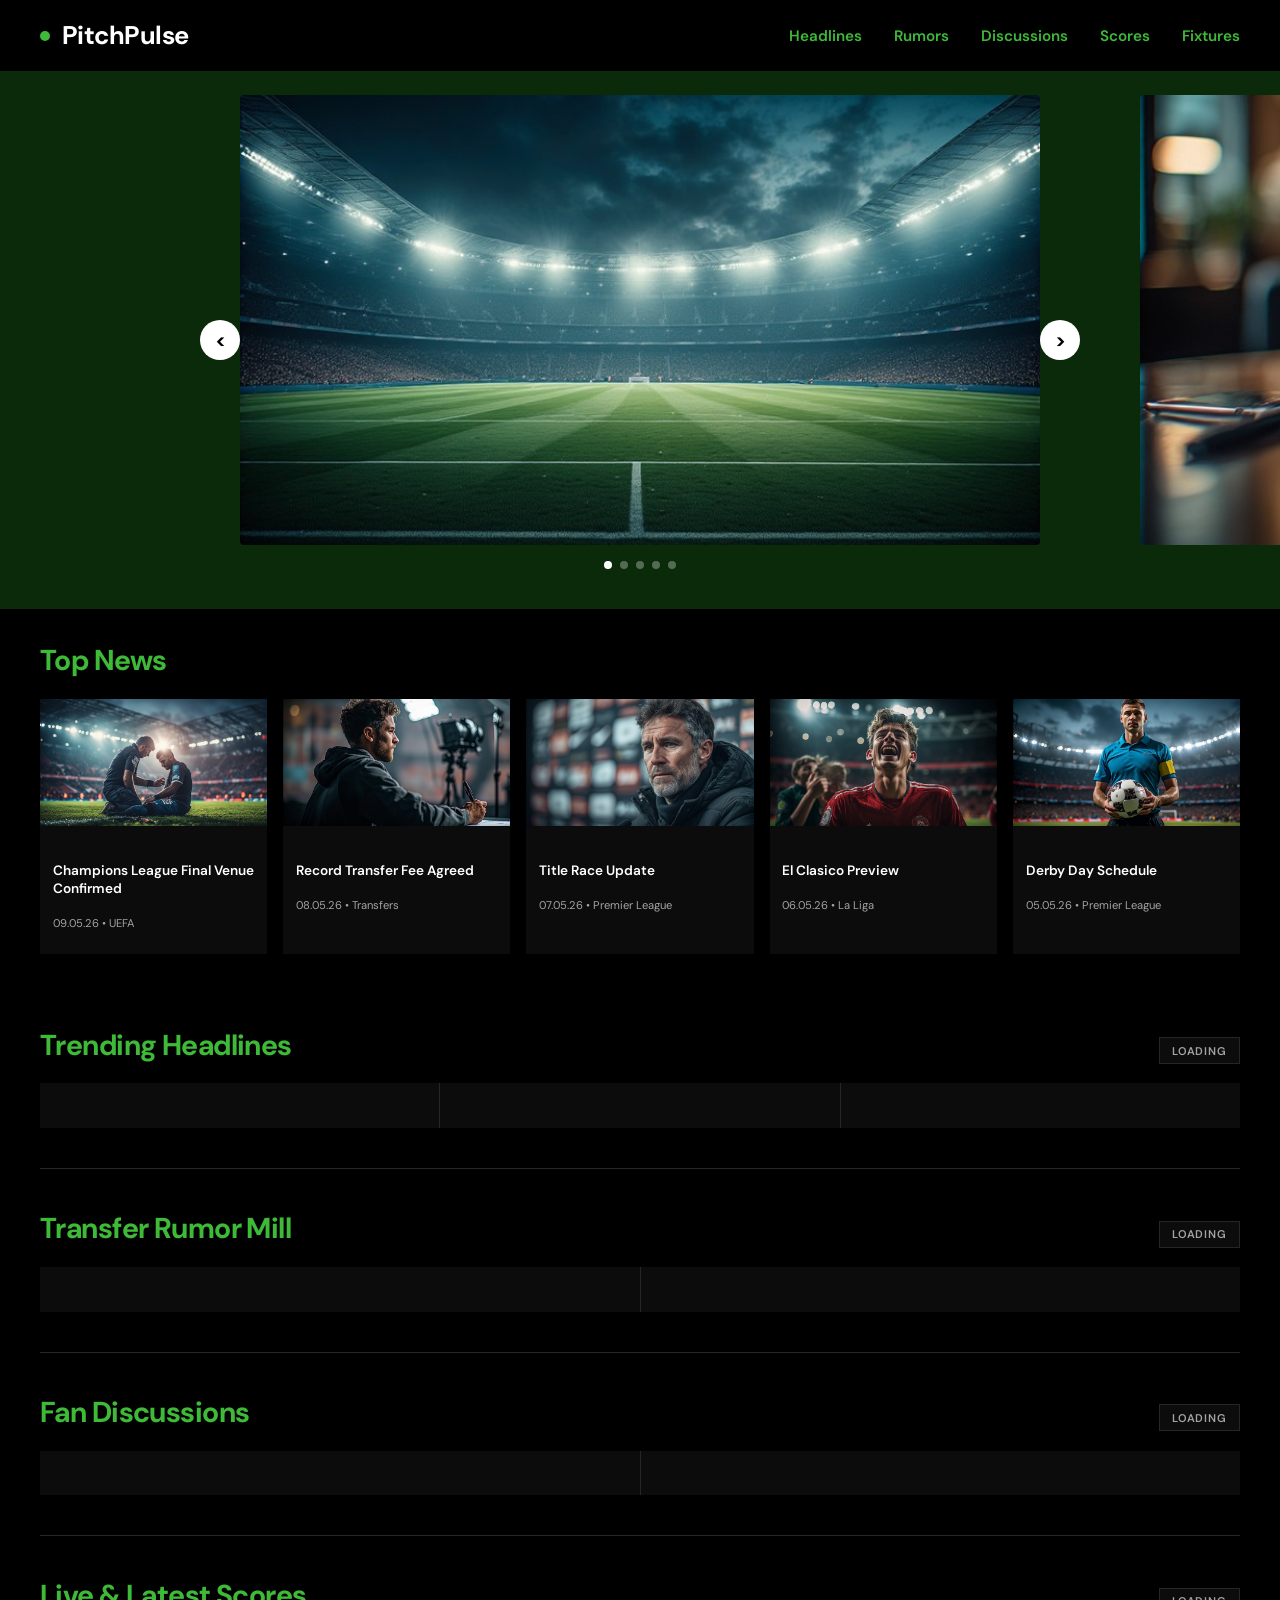
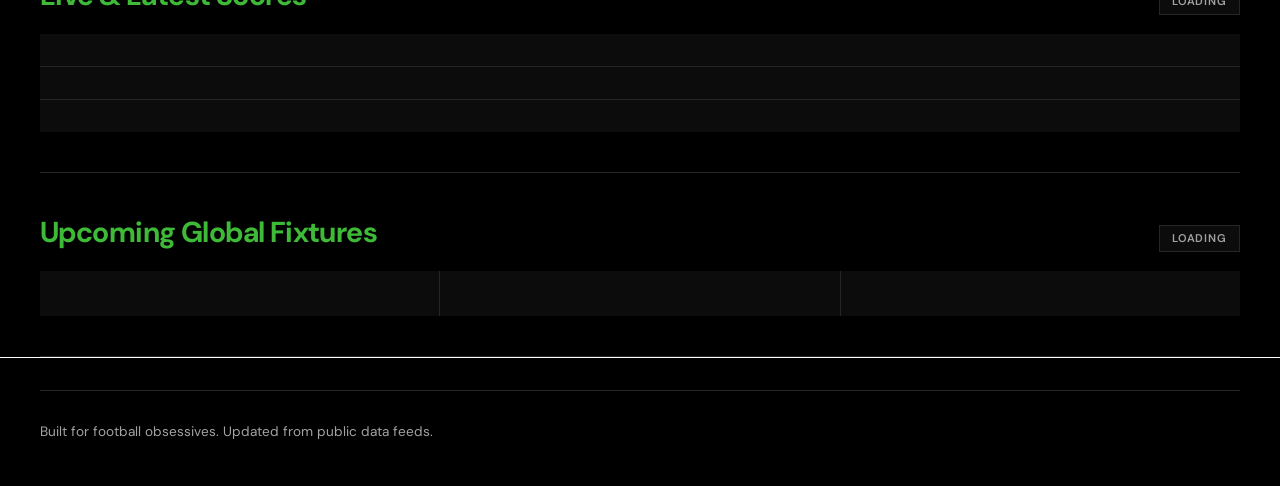
==== commit 0f327c2a: "Fix: single image slider, white buttons, green bg, no dividers" ====
--- a/index.html
+++ b/index.html
@@ -39,48 +39,18 @@
         <div class="slider-track" id="slider-track">
           <div class="slider-slide">
             <img class="slider-image" src="images/1.jpeg" alt="Featured" />
-            <div class="slider-content">
-              <span class="slider-tag">Featured</span>
-              <h2 class="slider-title">Champions League Final Set for Historic Showdown</h2>
-              <p class="slider-excerpt">Europe's biggest clubs prepare for the ultimate battle in Istanbul.</p>
-              <div class="slider-meta"><span>09.05.26</span><span>UEFA</span></div>
-            </div>
           </div>
           <div class="slider-slide">
             <img class="slider-image" src="images/2.jpeg" alt="Transfer" />
-            <div class="slider-content">
-              <span class="slider-tag">Breaking</span>
-              <h2 class="slider-title">Record Transfer: Star Joins Premier League</h2>
-              <p class="slider-excerpt">World's top striker makes stunning €120M switch.</p>
-              <div class="slider-meta"><span>08.05.26</span><span>Transfers</span></div>
-            </div>
           </div>
           <div class="slider-slide">
             <img class="slider-image" src="images/3.jpeg" alt="Title Race" />
-            <div class="slider-content">
-              <span class="slider-tag">Analysis</span>
-              <h2 class="slider-title">Title Race Heats Up As Teams Stack Points</h2>
-              <p class="slider-excerpt">Every point matters in the final weeks.</p>
-              <div class="slider-meta"><span>07.05.26</span><span>Premier League</span></div>
-            </div>
           </div>
           <div class="slider-slide">
             <img class="slider-image" src="images/4.jpeg" alt="El Clasico" />
-            <div class="slider-content">
-              <span class="slider-tag">Preview</span>
-              <h2 class="slider-title">El Clasico: Real vs Barca Renew Rivalry</h2>
-              <p class="slider-excerpt">The world's most famous rivalry resumes.</p>
-              <div class="slider-meta"><span>06.05.26</span><span>La Liga</span></div>
-            </div>
           </div>
           <div class="slider-slide">
             <img class="slider-image" src="images/5.jpeg" alt="Derby" />
-            <div class="slider-content">
-              <span class="slider-tag">Matchday</span>
-              <h2 class="slider-title">Derby Day Drama Across Europe</h2>
-              <p class="slider-excerpt">All the big derbies in one packed weekend.</p>
-              <div class="slider-meta"><span>05.05.26</span><span>Premier League</span></div>
-            </div>
           </div>
         </div>
         <button class="slider-arrow prev" id="slider-prev">&lt;</button>
--- a/styles.css
+++ b/styles.css
@@ -45,7 +45,6 @@
   top: 0;
   z-index: 20;
   background: var(--bg-deep);
-  border-bottom: 1px solid #ffffff;
 }
 
 .nav-wrap {
@@ -101,10 +100,9 @@
 
 /* Hero Slider */
 .hero-slider {
-  background: var(--bg-deep);
+  background: #0a2a0a;
   overflow: hidden;
   position: relative;
-  border-bottom: 1px solid #ffffff;
   padding: 1.5rem 0;
 }
 
@@ -121,54 +119,18 @@
 
 .slider-slide {
   min-width: 100%;
-  display: grid;
-  grid-template-columns: 1fr 1fr;
-  gap: 1.5rem;
-  align-items: center;
-  padding: 0 1rem;
+  display: flex;
+  align-items: center;
+  justify-content: center;
+  padding: 0 3rem;
 }
 
 .slider-image {
   width: 100%;
+  max-width: 800px;
   aspect-ratio: 16/9;
   object-fit: cover;
   border-radius: 4px;
-}
-
-.slider-content {
-  display: flex;
-  flex-direction: column;
-  gap: 0.5rem;
-}
-
-.slider-tag {
-  font-size: 0.65rem;
-  font-weight: 600;
-  text-transform: uppercase;
-  letter-spacing: 0.15em;
-  color: var(--pitch-green);
-}
-
-.slider-title {
-  font-size: 1.4rem;
-  font-weight: 700;
-  line-height: 1.2;
-  letter-spacing: -0.02em;
-  color: #ffffff;
-}
-
-.slider-excerpt {
-  color: var(--text-secondary);
-  font-size: 0.9rem;
-  line-height: 1.4;
-}
-
-.slider-meta {
-  color: var(--text-tertiary);
-  font-size: 0.75rem;
-  display: flex;
-  gap: 1rem;
-  margin-top: 0.3rem;
 }
 
 .slider-arrow {
@@ -177,12 +139,12 @@
   transform: translateY(-50%);
   width: 40px;
   height: 40px;
-  background: transparent;
-  color: var(--pitch-green);
-  border: 1px solid var(--pitch-green);
+  background: #ffffff;
+  color: #000;
+  border: none;
   border-radius: 50%;
-  font-size: 1.4rem;
-  font-weight: 400;
+  font-size: 1.2rem;
+  font-weight: bold;
   cursor: pointer;
   display: flex;
   align-items: center;
@@ -193,31 +155,31 @@
 
 .slider-arrow:hover {
   background: var(--pitch-green);
-  color: #000;
-}
-
-.slider-arrow.prev { left: -60px; }
-.slider-arrow.next { right: -60px; }
+  color: #fff;
+}
+
+.slider-arrow.prev { left: 10px; }
+.slider-arrow.next { right: 10px; }
 
 .slider-nav {
   display: flex;
+  justify-content: center;
   gap: 0.5rem;
   padding: 1rem;
-  justify-content: center;
-  background: var(--bg-deep);
+  background: #0a2a0a;
 }
 
 .slider-dot {
   width: 8px;
   height: 8px;
   border-radius: 50%;
-  background: var(--border);
+  background: rgba(255,255,255,0.3);
   cursor: pointer;
   transition: background 0.2s ease;
 }
 
 .slider-dot.active {
-  background: var(--pitch-green);
+  background: #ffffff;
 }
 
 /* Top News Section */
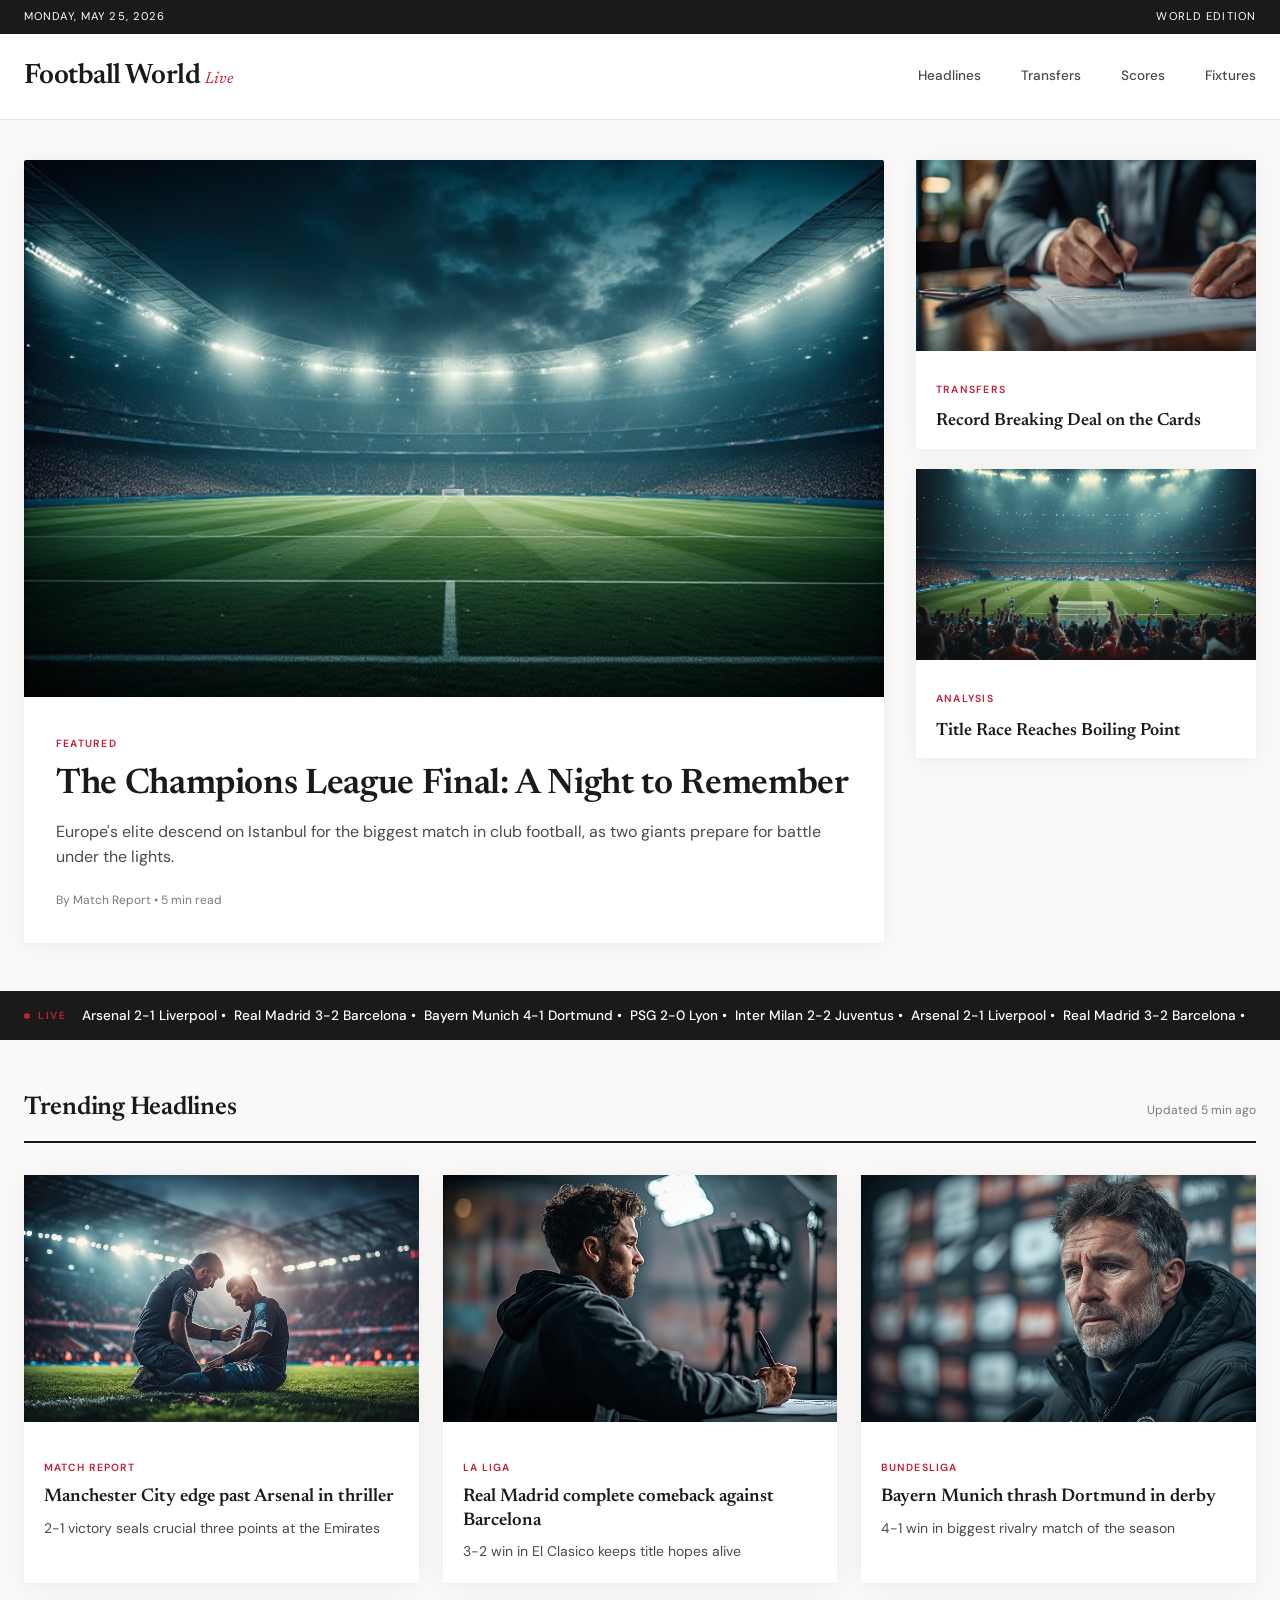
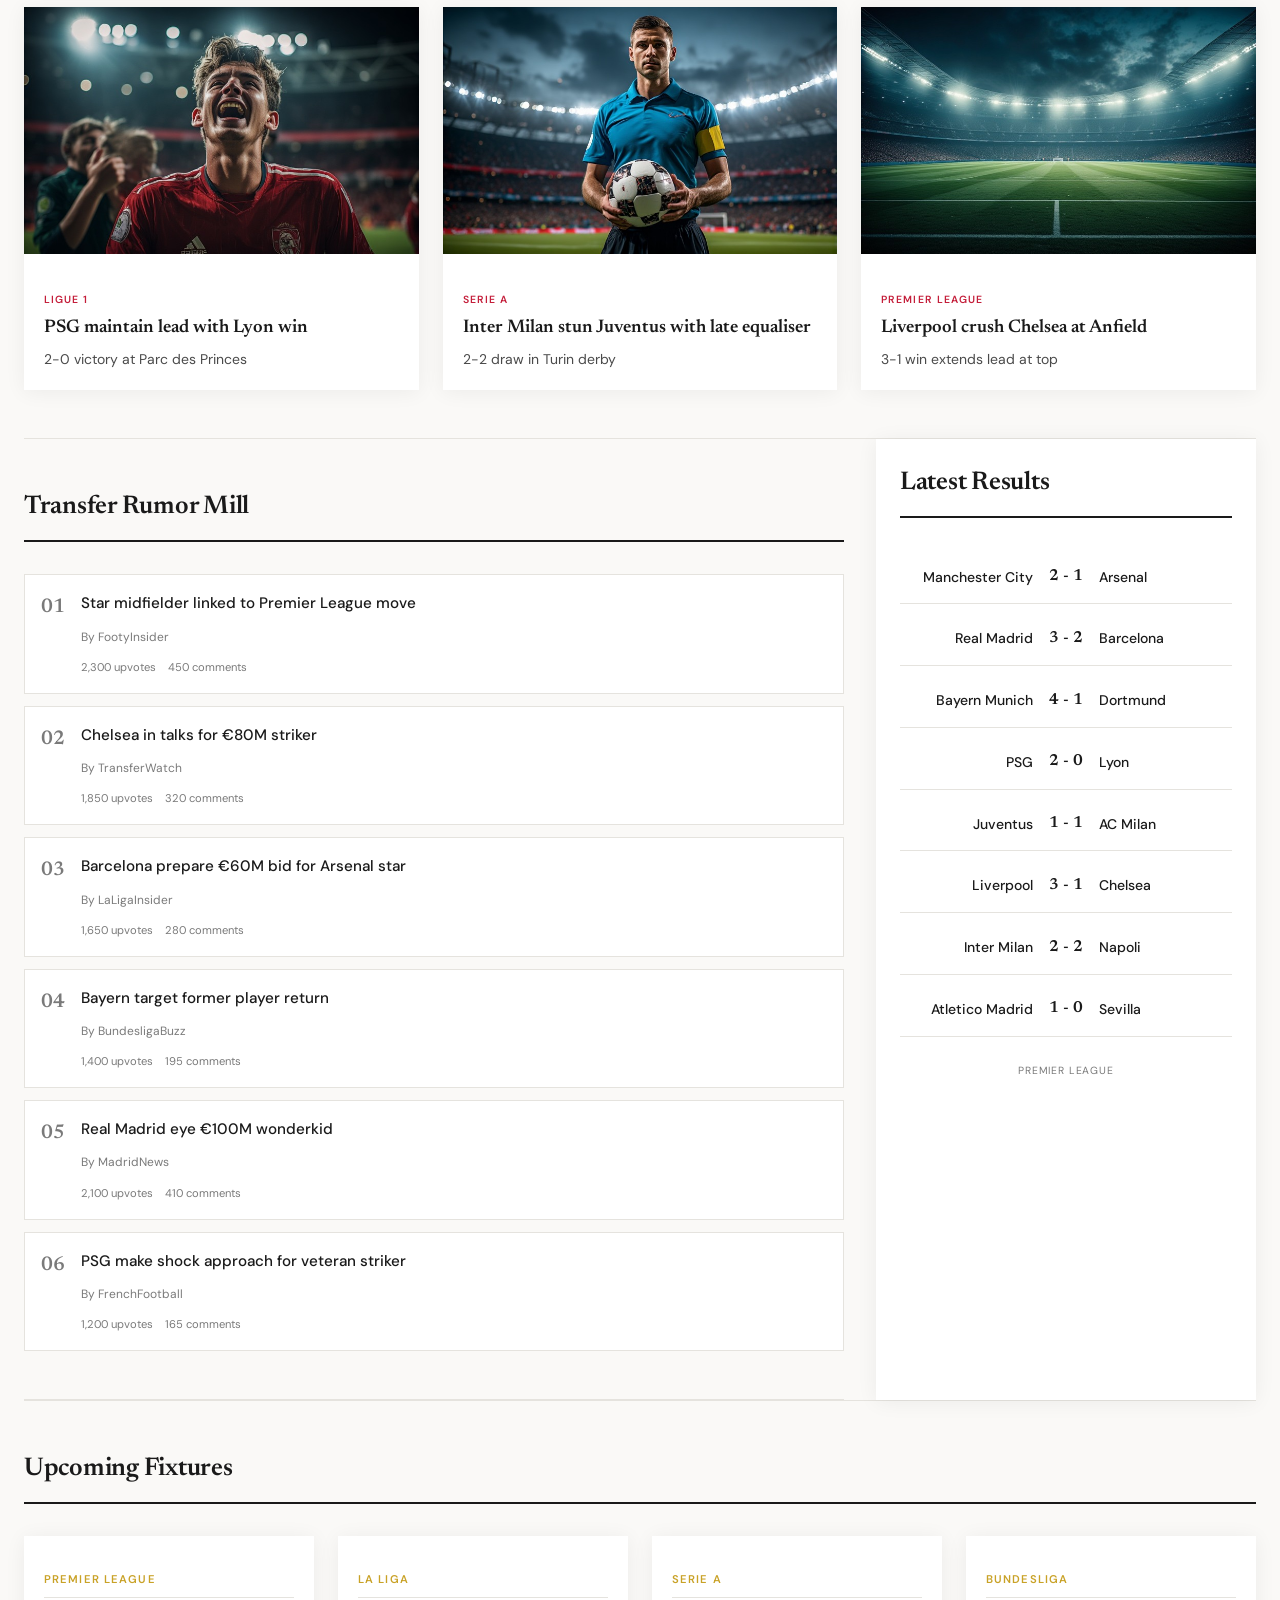
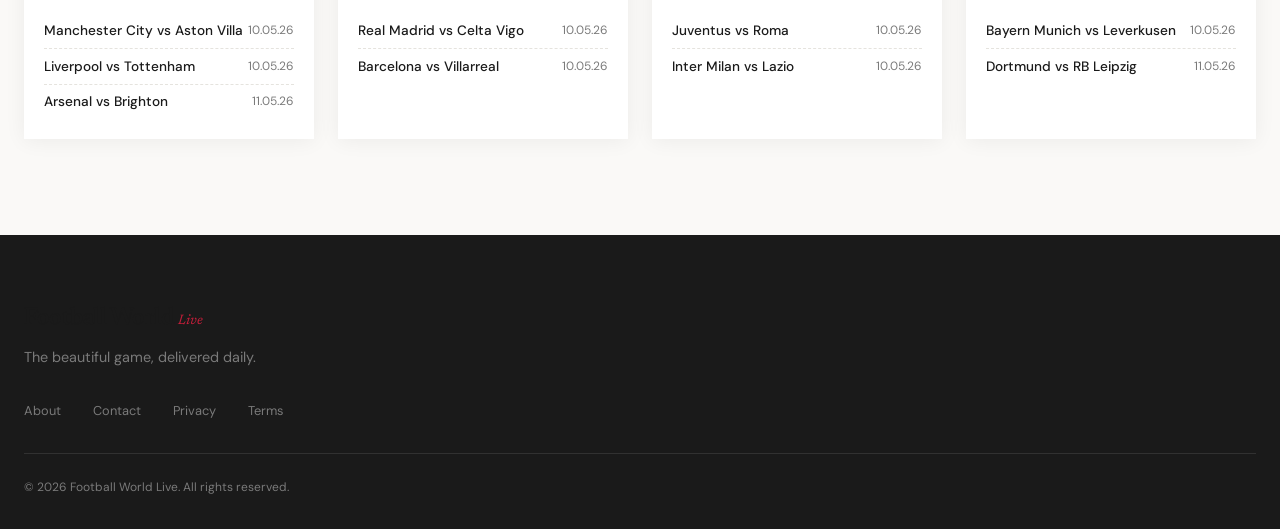
==== commit 412fd350: "Redesign UI: modern editorial aesthetic" ====
--- a/index.html
+++ b/index.html
@@ -3,176 +3,143 @@
   <head>
     <meta charset="utf-8" />
     <meta name="viewport" content="width=device-width, initial-scale=1" />
-    <title>PitchPulse | Football Headlines, Rumors & Scores</title>
-    <meta
-      name="description"
-      content="PitchPulse brings football headlines, transfer rumors, fan discussions, and live scorelines into one modern dark experience."
-    />
+    <title>Football World Live | The Beautiful Game</title>
+    <meta name="description" content="Your daily dose of football news, transfer rumors, and match analysis." />
     <link rel="preconnect" href="https://fonts.googleapis.com" />
     <link rel="preconnect" href="https://fonts.gstatic.com" crossorigin />
-    <link
-      href="https://fonts.googleapis.com/css2?family=DM+Sans:wght@400;500;600;700&display=swap"
-      rel="stylesheet"
-    />
+    <link href="https://fonts.googleapis.com/css2?family=Newsreader:ital,opsz,wght@0,6..72,400;0,6..72,500;0,6..72,600;0,6..72,700;1,6..72,400&family=DM+Sans:wght@400;500;600&display=swap" rel="stylesheet" />
     <link rel="stylesheet" href="./styles.css" />
   </head>
   <body>
-    
     <header class="site-header">
-      <div class="container nav-wrap">
-        <div class="brand">
-          <span class="brand-dot"></span>
-          <span class="brand-text">PitchPulse</span>
+      <div class="header-top">
+        <div class="container">
+          <span class="date-line">Monday, May 25, 2026</span>
+          <span class="edition-line">World Edition</span>
         </div>
+      </div>
+      <div class="container header-main">
+        <a href="/" class="brand">
+          <span class="brand-text">Football World</span>
+          <span class="brand-sub">Live</span>
+        </a>
         <nav class="nav-links">
           <a href="#headlines">Headlines</a>
-          <a href="#rumors">Rumors</a>
-          <a href="#discussions">Discussions</a>
+          <a href="#rumors">Transfers</a>
           <a href="#scores">Scores</a>
           <a href="#fixtures">Fixtures</a>
         </nav>
+        <button class="menu-toggle" aria-label="Menu">
+          <span></span>
+          <span></span>
+        </button>
       </div>
     </header>
 
-    <section class="hero-slider">
-      <div class="slider-wrapper">
-        <div class="slider-track" id="slider-track">
-          <div class="slider-slide">
-            <img class="slider-image" src="images/1.jpeg" alt="Featured" />
-          </div>
-          <div class="slider-slide">
-            <img class="slider-image" src="images/2.jpeg" alt="Transfer" />
-          </div>
-          <div class="slider-slide">
-            <img class="slider-image" src="images/3.jpeg" alt="Title Race" />
-          </div>
-          <div class="slider-slide">
-            <img class="slider-image" src="images/4.jpeg" alt="El Clasico" />
-          </div>
-          <div class="slider-slide">
-            <img class="slider-image" src="images/5.jpeg" alt="Derby" />
-          </div>
-        </div>
-        <button class="slider-arrow prev" id="slider-prev">&lt;</button>
-        <button class="slider-arrow next" id="slider-next">&gt;</button>
-        <div class="slider-nav">
-          <span class="slider-dot active" data-slide="0"></span>
-          <span class="slider-dot" data-slide="1"></span>
-          <span class="slider-dot" data-slide="2"></span>
-          <span class="slider-dot" data-slide="3"></span>
-          <span class="slider-dot" data-slide="4"></span>
-        </div>
-      </div>
-    </section>
-
-    <section class="top-news-section">
-      <div class="container">
-        <div class="section-head">
-          <h2>Top News</h2>
-        </div>
-        <div class="top-news-grid">
-          <article class="top-news-item">
-            <img class="top-news-item-image" src="images/6.jpeg" alt="News" />
-            <div class="top-news-item-content">
-              <h4 class="top-news-item-title">Champions League Final Venue Confirmed</h4>
-              <p class="top-news-item-meta">09.05.26 • UEFA</p>
+    <section class="hero-section">
+      <div class="container hero-grid">
+        <div class="hero-main">
+          <article class="hero-card">
+            <img src="images/1.jpeg" alt="Featured" class="hero-image" />
+            <div class="hero-content">
+              <span class="tag">Featured</span>
+              <h1 class="hero-title">The Champions League Final: A Night to Remember</h1>
+              <p class="hero-excerpt">Europe's elite descend on Istanbul for the biggest match in club football, as two giants prepare for battle under the lights.</p>
+              <span class="byline">By Match Report • 5 min read</span>
             </div>
           </article>
-          <article class="top-news-item">
-            <img class="top-news-item-image" src="images/7.jpeg" alt="News" />
-            <div class="top-news-item-content">
-              <h4 class="top-news-item-title">Record Transfer Fee Agreed</h4>
-              <p class="top-news-item-meta">08.05.26 • Transfers</p>
+        </div>
+        <div class="hero-sidebar">
+          <article class="side-card">
+            <img src="images/2.jpeg" alt="Transfer" />
+            <div class="side-content">
+              <span class="tag">Transfers</span>
+              <h3>Record Breaking Deal on the Cards</h3>
             </div>
           </article>
-          <article class="top-news-item">
-            <img class="top-news-item-image" src="images/8.jpeg" alt="News" />
-            <div class="top-news-item-content">
-              <h4 class="top-news-item-title">Title Race Update</h4>
-              <p class="top-news-item-meta">07.05.26 • Premier League</p>
-            </div>
-          </article>
-          <article class="top-news-item">
-            <img class="top-news-item-image" src="images/9.jpeg" alt="News" />
-            <div class="top-news-item-content">
-              <h4 class="top-news-item-title">El Clasico Preview</h4>
-              <p class="top-news-item-meta">06.05.26 • La Liga</p>
-            </div>
-          </article>
-          <article class="top-news-item">
-            <img class="top-news-item-image" src="images/10.jpeg" alt="News" />
-            <div class="top-news-item-content">
-              <h4 class="top-news-item-title">Derby Day Schedule</h4>
-              <p class="top-news-item-meta">05.05.26 • Premier League</p>
+          <article class="side-card">
+            <img src="images/3.jpeg" alt="Title Race" />
+            <div class="side-content">
+              <span class="tag">Analysis</span>
+              <h3>Title Race Reaches Boiling Point</h3>
             </div>
           </article>
         </div>
       </div>
     </section>
 
+    <section class="ticker-section">
+      <div class="container">
+        <div class="ticker-wrapper">
+          <span class="ticker-label">Live</span>
+          <div class="ticker-track">
+            <span>Arsenal 2-1 Liverpool • </span>
+            <span>Real Madrid 3-2 Barcelona • </span>
+            <span>Bayern Munich 4-1 Dortmund • </span>
+            <span>PSG 2-0 Lyon • </span>
+            <span>Inter Milan 2-2 Juventus • </span>
+            <span>Arsenal 2-1 Liverpool • </span>
+            <span>Real Madrid 3-2 Barcelona • </span>
+          </div>
+        </div>
+      </div>
+    </section>
+
     <main class="container">
       <section id="headlines" class="content-section">
-        <div class="section-head">
-          <h2>Trending Headlines</h2>
-          <span class="status-chip" id="headline-status">Loading</span>
+        <div class="section-header">
+          <h2 class="section-title">Trending Headlines</h2>
+          <span class="section-meta">Updated 5 min ago</span>
         </div>
-        <div class="cards-grid" id="headline-cards">
-          <article class="card skeleton-card"></article>
-          <article class="card skeleton-card"></article>
-          <article class="card skeleton-card"></article>
+        <div class="headlines-grid" id="headline-cards">
+          <!-- Populated by JS -->
         </div>
       </section>
 
-      <section id="rumors" class="content-section">
-        <div class="section-head">
-          <h2>Transfer Rumor Mill</h2>
-          <span class="status-chip" id="rumor-status">Loading</span>
-        </div>
-        <div class="cards-grid two-col" id="rumor-cards">
-          <article class="card skeleton-card"></article>
-          <article class="card skeleton-card"></article>
-        </div>
-      </section>
+      <div class="two-col-layout">
+        <section id="rumors" class="content-section">
+          <div class="section-header">
+            <h2 class="section-title">Transfer Rumor Mill</h2>
+          </div>
+          <div class="rumor-list" id="rumor-cards">
+            <!-- Populated by JS -->
+          </div>
+        </section>
 
-      <section id="discussions" class="content-section">
-        <div class="section-head">
-          <h2>Fan Discussions</h2>
-          <span class="status-chip" id="discussion-status">Loading</span>
-        </div>
-        <div class="cards-grid two-col" id="discussion-cards">
-          <article class="card skeleton-card"></article>
-          <article class="card skeleton-card"></article>
-        </div>
-      </section>
-
-      <section id="scores" class="content-section">
-        <div class="section-head">
-          <h2>Live & Latest Scores</h2>
-          <span class="status-chip" id="score-status">Loading</span>
-        </div>
-        <div class="scoreboard" id="scoreboard">
-          <div class="score-row skeleton-row"></div>
-          <div class="score-row skeleton-row"></div>
-          <div class="score-row skeleton-row"></div>
-        </div>
-      </section>
+        <section id="scores" class="content-section scores-section">
+          <div class="section-header">
+            <h2 class="section-title">Latest Results</h2>
+          </div>
+          <div class="scoreboard" id="scoreboard">
+            <!-- Populated by JS -->
+          </div>
+        </section>
+      </div>
 
       <section id="fixtures" class="content-section">
-        <div class="section-head">
-          <h2>Upcoming Global Fixtures</h2>
-          <span class="status-chip" id="fixture-status">Loading</span>
+        <div class="section-header">
+          <h2 class="section-title">Upcoming Fixtures</h2>
         </div>
-        <div class="fixture-grid" id="fixture-grid">
-          <article class="card skeleton-card"></article>
-          <article class="card skeleton-card"></article>
-          <article class="card skeleton-card"></article>
+        <div class="fixtures-grid" id="fixture-grid">
+          <!-- Populated by JS -->
         </div>
       </section>
     </main>
 
     <footer class="site-footer">
-      <div class="container footer-wrap">
-        <p>Built for football obsessives. Updated from public data feeds.</p>
+      <div class="container">
+        <div class="footer-brand">
+          <span class="brand-text">Football World</span>
+          <span class="brand-sub">Live</span>
+        </div>
+        <p class="footer-tagline">The beautiful game, delivered daily.</p>
+        <div class="footer-links">
+          <a href="#">About</a>
+          <a href="#">Contact</a>
+          <a href="#">Privacy</a>
+          <a href="#">Terms</a>
+        </div>
+        <p class="copyright">&copy; 2026 Football World Live. All rights reserved.</p>
       </div>
     </footer>
 
--- a/styles.css
+++ b/styles.css
@@ -1,412 +1,719 @@
 :root {
-  --bg-deep: #000000;
-  --bg-surface: #0c0c0c;
-  --bg-elevated: #1a1a1a;
-  --pitch-green: #3eba38;
-  --text-primary: #ffffff;
-  --text-secondary: #e5e5e5;
-  --text-tertiary: #a3a3a3;
-  --accent: #3eba38;
-  --border: #262626;
-  --glow: rgba(62, 186, 56, 0.5);
+  --bg-paper: #faf9f7;
+  --bg-surface: #ffffff;
+  --bg-subtle: #f3f1ee;
+  --text-primary: #1a1a1a;
+  --text-secondary: #4a4a4a;
+  --text-tertiary: #7a7a7a;
+  --accent-crimson: #c41e3a;
+  --accent-gold: #c9a227;
+  --border-light: #e5e3de;
+  --border-medium: #d0cec8;
+  --shadow-soft: 0 2px 20px rgba(0,0,0,0.06);
+  --shadow-hover: 0 8px 30px rgba(0,0,0,0.1);
+  --transition: all 0.35s cubic-bezier(0.4, 0, 0.2, 1);
 }
 
 * {
   box-sizing: border-box;
+}
+
+html {
+  scroll-behavior: smooth;
 }
 
 html,
 body {
   margin: 0;
-  min-height: 100%;
-  font-family: "DM Sans", system-ui, -apple-system, sans-serif;
+  min-height: 100vh;
+  font-family: 'DM Sans', system-ui, -apple-system, sans-serif;
   color: var(--text-primary);
-  background: var(--bg-deep);
+  background: var(--bg-paper);
   -webkit-font-smoothing: antialiased;
+  line-height: 1.6;
 }
 
 a {
   color: inherit;
   text-decoration: none;
+  transition: var(--transition);
 }
 
 button {
   font-family: inherit;
+  cursor: pointer;
 }
 
 .container {
-  width: min(1200px, 95vw);
+  max-width: 1280px;
   margin: 0 auto;
+  padding: 0 1.5rem;
 }
 
 /* Header */
 .site-header {
+  background: var(--bg-surface);
+  border-bottom: 1px solid var(--border-light);
   position: sticky;
   top: 0;
-  z-index: 20;
-  background: var(--bg-deep);
-}
-
-.nav-wrap {
+  z-index: 100;
+}
+
+.header-top {
+  background: var(--text-primary);
+  color: var(--bg-surface);
+  padding: 0.5rem 0;
+  font-size: 0.7rem;
+  letter-spacing: 0.1em;
+  text-transform: uppercase;
+}
+
+.header-top .container {
+  display: flex;
+  justify-content: space-between;
+}
+
+.header-main {
   display: flex;
   align-items: center;
   justify-content: space-between;
-  padding: 1.2rem 0;
+  padding: 1.25rem 1.5rem;
 }
 
 .brand {
   display: flex;
-  align-items: center;
-  gap: 0.75rem;
-  font-weight: 700;
-  font-size: 1.6rem;
+  align-items: baseline;
+  gap: 0.3rem;
+}
+
+.brand-text {
+  font-family: 'Newsreader', Georgia, serif;
+  font-size: 1.75rem;
+  font-weight: 600;
   letter-spacing: -0.02em;
-}
-
-.brand-dot {
-  width: 10px;
-  height: 10px;
-  border-radius: 50%;
-  background: var(--pitch-green);
-  animation: pulseGlow 3s ease-in-out infinite;
-}
-
-@keyframes pulseGlow {
-  0%, 100% {
-    box-shadow: 0 0 3px 1px var(--glow);
-    transform: scale(1);
-  }
-  50% {
-    box-shadow: 0 0 12px 4px var(--glow), 0 0 20px 6px rgba(62, 186, 56, 0.2);
-    transform: scale(1.2);
-  }
+  color: var(--text-primary);
+}
+
+.brand-sub {
+  font-family: 'Newsreader', Georgia, serif;
+  font-size: 1rem;
+  font-weight: 400;
+  font-style: italic;
+  color: var(--accent-crimson);
 }
 
 .nav-links {
   display: flex;
+  gap: 2.5rem;
+}
+
+.nav-links a {
+  font-size: 0.85rem;
+  font-weight: 500;
+  color: var(--text-secondary);
+  position: relative;
+}
+
+.nav-links a::after {
+  content: '';
+  position: absolute;
+  bottom: -4px;
+  left: 0;
+  width: 0;
+  height: 1px;
+  background: var(--accent-crimson);
+  transition: var(--transition);
+}
+
+.nav-links a:hover {
+  color: var(--text-primary);
+}
+
+.nav-links a:hover::after {
+  width: 100%;
+}
+
+.menu-toggle {
+  display: none;
+  background: none;
+  border: none;
+  flex-direction: column;
+  gap: 5px;
+  padding: 5px;
+}
+
+.menu-toggle span {
+  width: 22px;
+  height: 2px;
+  background: var(--text-primary);
+  transition: var(--transition);
+}
+
+/* Hero Section */
+.hero-section {
+  padding: 2.5rem 0 3rem;
+  background: var(--bg-paper);
+}
+
+.hero-grid {
+  display: grid;
+  grid-template-columns: 1fr 340px;
   gap: 2rem;
 }
 
-.nav-links a {
-  color: var(--pitch-green);
-  font-size: 0.95rem;
-  font-weight: 600;
-  transition: opacity 0.2s ease;
-}
-
-.nav-links a:hover {
-  opacity: 0.7;
-}
-
-/* Hero Slider */
-.hero-slider {
-  background: #0a2a0a;
+.hero-main {
+  position: relative;
+}
+
+.hero-card {
+  position: relative;
   overflow: hidden;
-  position: relative;
-  padding: 1.5rem 0;
-}
-
-.slider-wrapper {
-  max-width: 900px;
-  margin: 0 auto;
-  position: relative;
-}
-
-.slider-track {
-  display: flex;
-  transition: transform 0.5s ease;
-}
-
-.slider-slide {
-  min-width: 100%;
-  display: flex;
-  align-items: center;
-  justify-content: center;
-  padding: 0 3rem;
-}
-
-.slider-image {
+  background: var(--bg-surface);
+  border-radius: 2px;
+  box-shadow: var(--shadow-soft);
+}
+
+.hero-card:hover .hero-image {
+  transform: scale(1.03);
+}
+
+.hero-image {
   width: 100%;
-  max-width: 800px;
-  aspect-ratio: 16/9;
+  aspect-ratio: 16/10;
   object-fit: cover;
-  border-radius: 4px;
-}
-
-.slider-arrow {
-  position: absolute;
-  top: 50%;
-  transform: translateY(-50%);
-  width: 40px;
-  height: 40px;
-  background: #ffffff;
-  color: #000;
-  border: none;
-  border-radius: 50%;
-  font-size: 1.2rem;
-  font-weight: bold;
-  cursor: pointer;
-  display: flex;
-  align-items: center;
-  justify-content: center;
-  transition: all 0.2s ease;
-  z-index: 10;
-}
-
-.slider-arrow:hover {
-  background: var(--pitch-green);
-  color: #fff;
-}
-
-.slider-arrow.prev { left: 10px; }
-.slider-arrow.next { right: 10px; }
-
-.slider-nav {
-  display: flex;
-  justify-content: center;
-  gap: 0.5rem;
-  padding: 1rem;
-  background: #0a2a0a;
-}
-
-.slider-dot {
-  width: 8px;
-  height: 8px;
-  border-radius: 50%;
-  background: rgba(255,255,255,0.3);
-  cursor: pointer;
-  transition: background 0.2s ease;
-}
-
-.slider-dot.active {
-  background: #ffffff;
-}
-
-/* Top News Section */
-.top-news-section {
-  background: var(--bg-deep);
-  padding: 2rem 0;
-}
-
-.top-news-grid {
-  display: grid;
-  grid-template-columns: repeat(5, 1fr);
-  gap: 1rem;
-}
-
-.top-news-item {
+  transition: transform 0.6s cubic-bezier(0.4, 0, 0.2, 1);
+}
+
+.hero-content {
+  padding: 1.5rem 2rem 2rem;
+}
+
+.tag {
+  display: inline-block;
+  font-size: 0.65rem;
+  font-weight: 600;
+  letter-spacing: 0.12em;
+  text-transform: uppercase;
+  color: var(--accent-crimson);
+  margin-bottom: 0.75rem;
+}
+
+.hero-title {
+  font-family: 'Newsreader', Georgia, serif;
+  font-size: 2.2rem;
+  font-weight: 600;
+  line-height: 1.2;
+  margin: 0 0 0.75rem;
+  letter-spacing: -0.01em;
+}
+
+.hero-excerpt {
+  font-size: 1rem;
+  color: var(--text-secondary);
+  margin: 0 0 1rem;
+  line-height: 1.6;
+}
+
+.byline {
+  font-size: 0.75rem;
+  color: var(--text-tertiary);
+}
+
+.hero-sidebar {
+  display: flex;
+  flex-direction: column;
+  gap: 1.25rem;
+}
+
+.side-card {
   background: var(--bg-surface);
-  cursor: pointer;
-  transition: transform 0.2s ease;
-}
-
-.top-news-item:hover {
-  transform: translateY(-3px);
-}
-
-.top-news-item-image {
+  overflow: hidden;
+  box-shadow: var(--shadow-soft);
+  transition: var(--transition);
+}
+
+.side-card:hover {
+  box-shadow: var(--shadow-hover);
+  transform: translateY(-2px);
+}
+
+.side-card img {
   width: 100%;
   aspect-ratio: 16/9;
   object-fit: cover;
-  background: var(--bg-elevated);
-}
-
-.top-news-item-content {
-  padding: 0.8rem;
-}
-
-.top-news-item-title {
+}
+
+.side-content {
+  padding: 1rem 1.25rem;
+}
+
+.side-content h3 {
+  font-family: 'Newsreader', Georgia, serif;
+  font-size: 1.1rem;
+  font-weight: 600;
+  margin: 0;
+  line-height: 1.3;
+}
+
+/* Ticker */
+.ticker-section {
+  background: var(--text-primary);
+  padding: 0.85rem 0;
+  overflow: hidden;
+}
+
+.ticker-wrapper {
+  display: flex;
+  align-items: center;
+  gap: 1rem;
+}
+
+.ticker-label {
+  font-size: 0.65rem;
+  font-weight: 600;
+  letter-spacing: 0.15em;
+  text-transform: uppercase;
+  color: var(--accent-crimson);
+  display: flex;
+  align-items: center;
+  gap: 0.5rem;
+}
+
+.ticker-label::before {
+  content: '';
+  width: 6px;
+  height: 6px;
+  background: var(--accent-crimson);
+  border-radius: 50%;
+  animation: pulse 1.5s infinite;
+}
+
+@keyframes pulse {
+  0%, 100% { opacity: 1; }
+  50% { opacity: 0.4; }
+}
+
+.ticker-track {
+  display: flex;
+  gap: 0.5rem;
+  animation: ticker 30s linear infinite;
+  white-space: nowrap;
+}
+
+.ticker-track span {
   font-size: 0.85rem;
-  font-weight: 600;
-  color: #fff;
+  color: var(--bg-surface);
+  font-weight: 500;
+}
+
+@keyframes ticker {
+  0% { transform: translateX(0); }
+  100% { transform: translateX(-50%); }
+}
+
+/* Content Sections */
+.content-section {
+  padding: 3rem 0;
+  border-bottom: 1px solid var(--border-light);
+}
+
+.content-section:last-of-type {
+  border-bottom: none;
+}
+
+.section-header {
+  display: flex;
+  align-items: baseline;
+  justify-content: space-between;
+  margin-bottom: 2rem;
+  padding-bottom: 0.75rem;
+  border-bottom: 2px solid var(--text-primary);
+}
+
+.section-title {
+  font-family: 'Newsreader', Georgia, serif;
+  font-size: 1.6rem;
+  font-weight: 600;
+  margin: 0;
+  letter-spacing: -0.01em;
+}
+
+.section-meta {
+  font-size: 0.75rem;
+  color: var(--text-tertiary);
+}
+
+/* Headlines Grid */
+.headlines-grid {
+  display: grid;
+  grid-template-columns: repeat(3, 1fr);
+  gap: 1.5rem;
+}
+
+.headline-card {
+  background: var(--bg-surface);
+  box-shadow: var(--shadow-soft);
+  transition: var(--transition);
+}
+
+.headline-card:hover {
+  box-shadow: var(--shadow-hover);
+  transform: translateY(-3px);
+}
+
+.headline-card .card-image {
+  width: 100%;
+  aspect-ratio: 16/10;
+  object-fit: cover;
+}
+
+.headline-card .card-body {
+  padding: 1.25rem;
+}
+
+.headline-card .card-source {
+  font-size: 0.65rem;
+  font-weight: 600;
+  letter-spacing: 0.1em;
+  text-transform: uppercase;
+  color: var(--accent-crimson);
+  margin-bottom: 0.5rem;
+}
+
+.headline-card .card-title {
+  font-family: 'Newsreader', Georgia, serif;
+  font-size: 1.15rem;
+  font-weight: 600;
+  margin: 0 0 0.5rem;
   line-height: 1.3;
+}
+
+.headline-card .card-excerpt {
+  font-size: 0.875rem;
+  color: var(--text-secondary);
+  margin: 0;
   display: -webkit-box;
   -webkit-line-clamp: 2;
   -webkit-box-orient: vertical;
   overflow: hidden;
 }
 
-.top-news-item-meta {
+/* Rumor List */
+.rumor-list {
+  display: flex;
+  flex-direction: column;
+  gap: 0.75rem;
+}
+
+.rumor-item {
+  display: flex;
+  align-items: flex-start;
+  gap: 1rem;
+  padding: 1rem;
+  background: var(--bg-surface);
+  border: 1px solid var(--border-light);
+  transition: var(--transition);
+}
+
+.rumor-item:hover {
+  border-color: var(--border-medium);
+  background: var(--bg-subtle);
+}
+
+.rumor-item .rumor-rank {
+  font-family: 'Newsreader', Georgia, serif;
+  font-size: 1.25rem;
+  font-weight: 600;
+  color: var(--text-tertiary);
+  min-width: 24px;
+}
+
+.rumor-item .rumor-content {
+  flex: 1;
+}
+
+.rumor-item .rumor-title {
+  font-size: 0.95rem;
+  font-weight: 500;
+  margin: 0 0 0.35rem;
+}
+
+.rumor-item .rumor-meta {
+  font-size: 0.75rem;
+  color: var(--text-tertiary);
+}
+
+.rumor-item .rumor-stats {
+  display: flex;
+  gap: 0.75rem;
   font-size: 0.7rem;
   color: var(--text-tertiary);
-  margin-top: 0.4rem;
-}
-
-/* Content Sections */
-.content-section {
-  background: var(--bg-deep);
-  padding: 2.5rem 0;
-  border-bottom: 1px solid var(--border);
-}
-
-.section-head {
-  display: flex;
-  align-items: baseline;
-  justify-content: space-between;
+  margin-top: 0.35rem;
+}
+
+/* Scoreboard */
+.scores-section {
+  background: var(--bg-surface);
+  padding: 1.5rem;
+  box-shadow: var(--shadow-soft);
+}
+
+.scoreboard {
+  display: flex;
+  flex-direction: column;
+  gap: 0.5rem;
+}
+
+.score-row {
+  display: grid;
+  grid-template-columns: 1fr auto 1fr;
   gap: 1rem;
-  margin-bottom: 1.2rem;
-}
-
-.section-head h2 {
-  margin: 0;
-  font-size: 1.8rem;
-  font-weight: 700;
-  letter-spacing: -0.02em;
-  color: var(--pitch-green);
-}
-
-.status-chip {
-  font-size: 0.7rem;
-  font-weight: 600;
+  padding: 0.85rem 0;
+  border-bottom: 1px solid var(--border-light);
+  align-items: center;
+}
+
+.score-row:last-child {
+  border-bottom: none;
+}
+
+.score-team {
+  font-size: 0.875rem;
+  font-weight: 500;
+  display: flex;
+  align-items: center;
+  gap: 0.5rem;
+}
+
+.score-team.home {
+  justify-content: flex-end;
+  text-align: right;
+}
+
+.score-team.away {
+  justify-content: flex-start;
+}
+
+.team-logo {
+  width: 22px;
+  height: 22px;
+  object-fit: contain;
+}
+
+.score-result {
+  display: flex;
+  align-items: center;
+  gap: 0.5rem;
+  font-family: 'Newsreader', Georgia, serif;
+  font-weight: 600;
+  font-size: 1rem;
+}
+
+.score-result .score-divider {
+  color: var(--text-tertiary);
+}
+
+.score-league {
+  font-size: 0.65rem;
+  text-align: center;
+  color: var(--text-tertiary);
   text-transform: uppercase;
   letter-spacing: 0.08em;
-  color: var(--text-tertiary);
+  padding-top: 0.5rem;
+}
+
+/* Fixtures Grid */
+.fixtures-grid {
+  display: grid;
+  grid-template-columns: repeat(4, 1fr);
+  gap: 1.5rem;
+}
+
+.fixture-card {
   background: var(--bg-surface);
-  border: 1px solid var(--border);
-  padding: 0.35rem 0.75rem;
-}
-
-/* Cards */
-.cards-grid {
+  padding: 1.25rem;
+  box-shadow: var(--shadow-soft);
+  transition: var(--transition);
+}
+
+.fixture-card:hover {
+  box-shadow: var(--shadow-hover);
+  transform: translateY(-2px);
+}
+
+.fixture-card .league-name {
+  font-size: 0.7rem;
+  font-weight: 600;
+  letter-spacing: 0.1em;
+  text-transform: uppercase;
+  color: var(--accent-gold);
+  margin-bottom: 1rem;
+  padding-bottom: 0.5rem;
+  border-bottom: 1px solid var(--border-light);
+}
+
+.fixture-card .match-row {
+  display: flex;
+  justify-content: space-between;
+  align-items: center;
+  padding: 0.4rem 0;
+  font-size: 0.85rem;
+}
+
+.fixture-card .match-row:not(:last-child) {
+  border-bottom: 1px dashed var(--border-light);
+}
+
+.fixture-card .match-teams {
+  color: var(--text-primary);
+  font-weight: 500;
+}
+
+.fixture-card .match-date {
+  color: var(--text-tertiary);
+  font-size: 0.75rem;
+}
+
+/* Two Column Layout */
+.two-col-layout {
   display: grid;
-  grid-template-columns: repeat(3, 1fr);
-  gap: 1px;
-  background: var(--border);
-}
-
-.cards-grid.two-col {
-  grid-template-columns: repeat(2, 1fr);
-}
-
-.card {
-  padding: 1.4rem;
-  background: var(--bg-surface);
-}
-
-.card-meta {
-  font-size: 0.7rem;
-  color: var(--pitch-green);
-  margin-bottom: 0.5rem;
-  text-transform: uppercase;
-  letter-spacing: 0.06em;
-}
-
-.card-title {
-  margin: 0;
-  font-size: 1.05rem;
-  font-weight: 600;
-  line-height: 1.4;
-}
-
-.card-title a:hover {
-  color: var(--pitch-green);
-}
-
-.card-copy {
-  margin: 0.5rem 0 0;
-  color: var(--text-secondary);
-  font-size: 0.85rem;
-  line-height: 1.5;
-}
-
-/* Scoreboard */
-.scoreboard {
-  display: grid;
-  gap: 1px;
-  background: var(--border);
-}
-
-.score-row {
-  display: grid;
-  grid-template-columns: auto 1fr auto 1fr;
-  align-items: center;
-  gap: 1rem;
-  padding: 1rem 1.4rem;
-  background: var(--bg-surface);
-}
-
-.team-logo { width: 28px; height: 28px; object-fit: contain; }
-
-.score-home, .score-away {
-  font-weight: 600;
-  font-size: 0.95rem;
-  display: flex;
-  align-items: center;
-  gap: 0.4rem;
-}
-
-.scoreline {
-  text-align: center;
-  font-weight: 700;
-  font-size: 1.1rem;
-  color: var(--pitch-green);
-}
-
-.score-meta {
-  text-align: right;
-  color: var(--text-tertiary);
-  font-size: 0.8rem;
-}
-
-/* Fixtures */
-.fixture-grid {
-  display: grid;
-  grid-template-columns: repeat(3, 1fr);
-  gap: 1px;
-  background: var(--border);
-}
-
-.league-card {
-  padding: 1.4rem;
-  background: var(--bg-surface);
-}
-
-.league-card h3 {
-  margin: 0 0 0.8rem;
-  font-size: 0.9rem;
-  font-weight: 600;
-}
-
-.league-list { display: grid; gap: 0.6rem; }
-
-.league-item {
-  display: flex;
-  justify-content: space-between;
-  gap: 0.8rem;
-  color: var(--text-secondary);
-  font-size: 0.85rem;
+  grid-template-columns: 1fr 380px;
+  gap: 2rem;
+  border-bottom: 1px solid var(--border-light);
 }
 
 /* Footer */
 .site-footer {
-  background: var(--bg-deep);
-  padding: 2rem 0;
-  border-top: 1px solid #ffffff;
-}
-
-.footer-wrap {
-  color: var(--text-tertiary);
+  background: var(--text-primary);
+  color: var(--bg-surface);
+  padding: 4rem 0 2rem;
+  margin-top: 3rem;
+}
+
+.footer-brand {
+  display: flex;
+  align-items: baseline;
+  gap: 0.3rem;
+  margin-bottom: 0.5rem;
+}
+
+.footer-brand .brand-text {
+  font-family: 'Newsreader', Georgia, serif;
+  font-size: 1.5rem;
+  font-weight: 600;
+}
+
+.footer-brand .brand-sub {
+  font-family: 'Newsreader', Georgia, serif;
   font-size: 0.85rem;
-  border-top: 1px solid var(--border);
-  padding-top: 1.2rem;
+  font-style: italic;
+}
+
+.footer-tagline {
+  font-size: 0.9rem;
+  color: var(--text-tertiary);
+  margin: 0 0 2rem;
+}
+
+.footer-links {
+  display: flex;
+  gap: 2rem;
+  margin-bottom: 2rem;
+}
+
+.footer-links a {
+  font-size: 0.8rem;
+  color: var(--text-tertiary);
+}
+
+.footer-links a:hover {
+  color: var(--bg-surface);
+}
+
+.copyright {
+  font-size: 0.75rem;
+  color: var(--text-tertiary);
+  margin: 0;
+  padding-top: 1.5rem;
+  border-top: 1px solid rgba(255,255,255,0.1);
+}
+
+/* Loading Skeletons */
+.skeleton-card {
+  background: linear-gradient(90deg, var(--bg-subtle) 25%, var(--bg-surface) 50%, var(--bg-subtle) 75%);
+  background-size: 200% 100%;
+  animation: shimmer 1.5s infinite;
+}
+
+@keyframes shimmer {
+  0% { background-position: 200% 0; }
+  100% { background-position: -200% 0; }
 }
 
 /* Responsive */
-@media (max-width: 900px) {
-  .hero-slider { padding: 1rem 4rem; }
-  .slider-slide { grid-template-columns: 1fr; gap: 1rem; }
-  .slider-image { aspect-ratio: 16/9; }
-  .slider-title { font-size: 1.3rem; }
-  .top-news-grid { grid-template-columns: repeat(2, 1fr); }
-  .cards-grid, .fixture-grid { grid-template-columns: repeat(2, 1fr); }
-  .score-row { grid-template-columns: 1fr auto 1fr; }
-}
-
-@media (max-width: 640px) {
-  .nav-links { display: none; }
-  .section-head h2 { font-size: 1.3rem; }
-  .slider-title { font-size: 1.1rem; }
-  .slider-arrow { width: 35px; font-size: 2rem; }
-  .top-news-grid { grid-template-columns: 1fr; }
-  .cards-grid, .cards-grid.two-col, .fixture-grid { grid-template-columns: 1fr; }
-}
+@media (max-width: 1100px) {
+  .hero-grid {
+    grid-template-columns: 1fr;
+  }
+  
+  .hero-sidebar {
+    flex-direction: row;
+  }
+  
+  .side-card {
+    flex: 1;
+  }
+  
+  .two-col-layout {
+    grid-template-columns: 1fr;
+  }
+  
+  .fixtures-grid {
+    grid-template-columns: repeat(2, 1fr);
+  }
+}
+
+@media (max-width: 768px) {
+  .nav-links {
+    display: none;
+  }
+  
+  .menu-toggle {
+    display: flex;
+  }
+  
+  .headlines-grid {
+    grid-template-columns: repeat(2, 1fr);
+  }
+  
+  .hero-title {
+    font-size: 1.6rem;
+  }
+  
+  .hero-sidebar {
+    flex-direction: column;
+  }
+}
+
+@media (max-width: 540px) {
+  .headlines-grid {
+    grid-template-columns: 1fr;
+  }
+  
+  .fixtures-grid {
+    grid-template-columns: 1fr;
+  }
+  
+  .hero-content {
+    padding: 1rem 1.25rem 1.5rem;
+  }
+  
+  .hero-title {
+    font-size: 1.35rem;
+  }
+  
+  .section-header {
+    flex-direction: column;
+    gap: 0.5rem;
+  }
+}
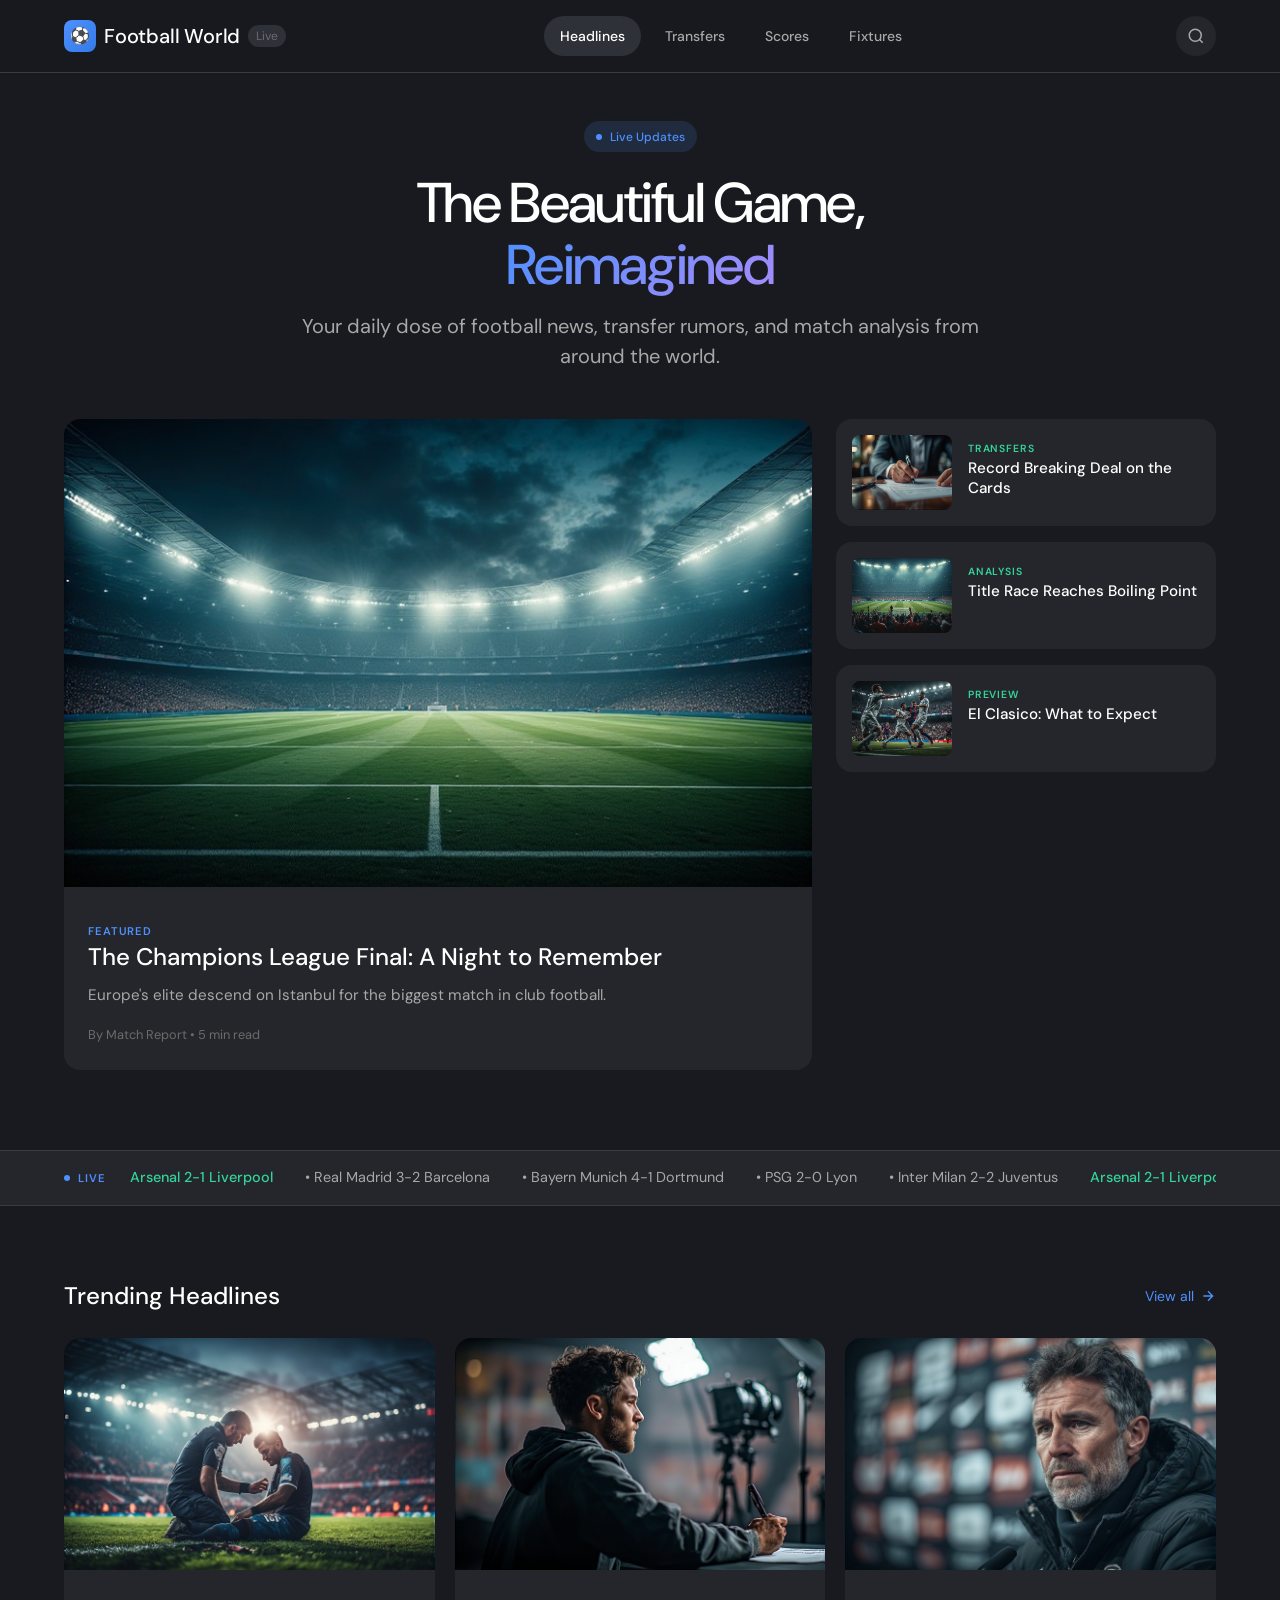
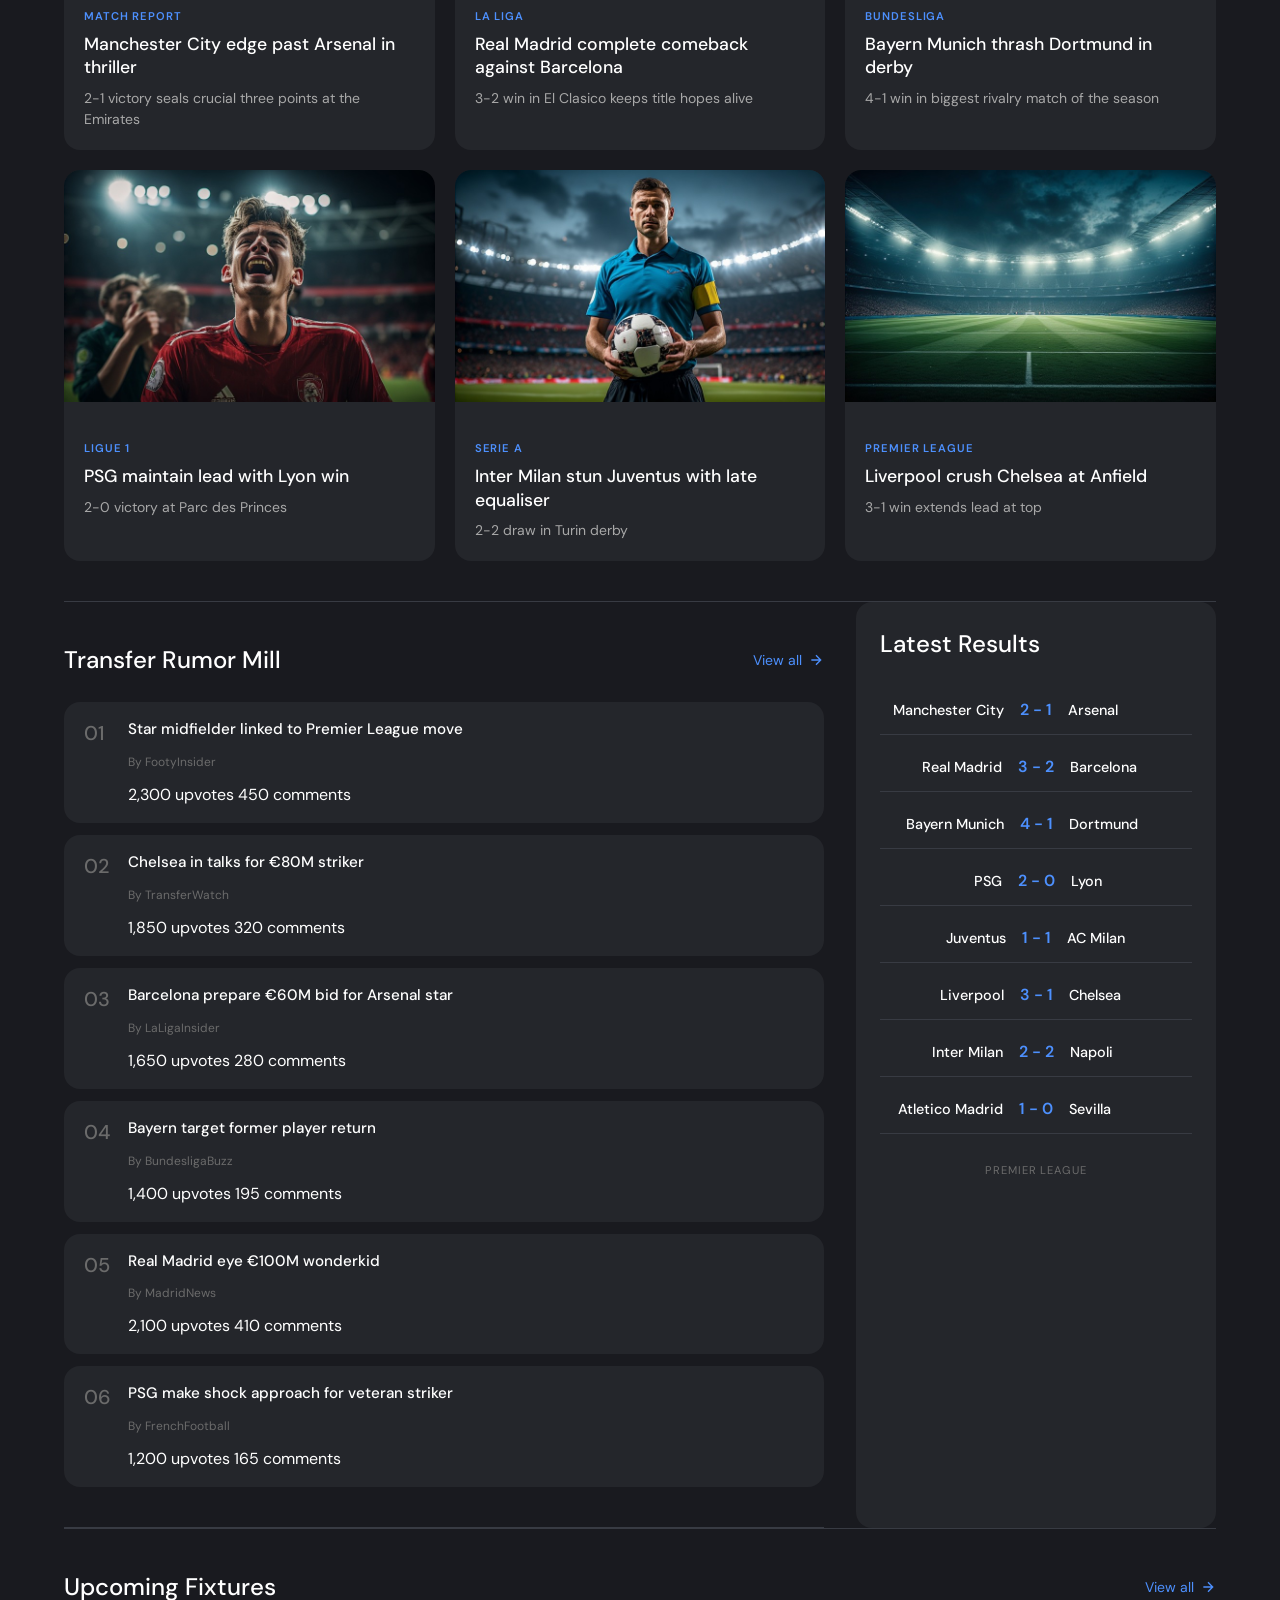
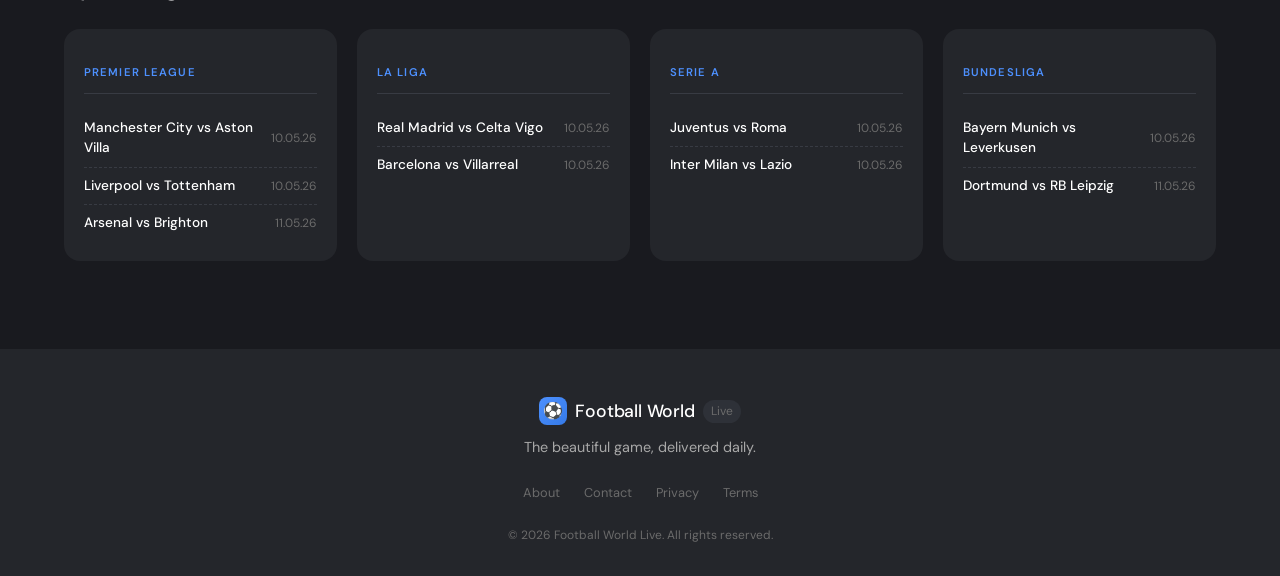
==== commit b609e18a: "Redesign: Google Stitch inspired dark UI" ====
--- a/index.html
+++ b/index.html
@@ -3,67 +3,81 @@
   <head>
     <meta charset="utf-8" />
     <meta name="viewport" content="width=device-width, initial-scale=1" />
-    <title>Football World Live | The Beautiful Game</title>
+    <title>Football World Live</title>
     <meta name="description" content="Your daily dose of football news, transfer rumors, and match analysis." />
     <link rel="preconnect" href="https://fonts.googleapis.com" />
     <link rel="preconnect" href="https://fonts.gstatic.com" crossorigin />
-    <link href="https://fonts.googleapis.com/css2?family=Newsreader:ital,opsz,wght@0,6..72,400;0,6..72,500;0,6..72,600;0,6..72,700;1,6..72,400&family=DM+Sans:wght@400;500;600&display=swap" rel="stylesheet" />
+    <link href="https://fonts.googleapis.com/css2?family=DM+Sans:wght@400;500;600;700&display=swap" rel="stylesheet" />
     <link rel="stylesheet" href="./styles.css" />
   </head>
   <body>
     <header class="site-header">
-      <div class="header-top">
-        <div class="container">
-          <span class="date-line">Monday, May 25, 2026</span>
-          <span class="edition-line">World Edition</span>
-        </div>
-      </div>
-      <div class="container header-main">
+      <div class="header-main container">
         <a href="/" class="brand">
+          <div class="brand-icon">⚽</div>
           <span class="brand-text">Football World</span>
           <span class="brand-sub">Live</span>
         </a>
         <nav class="nav-links">
-          <a href="#headlines">Headlines</a>
+          <a href="#headlines" class="active">Headlines</a>
           <a href="#rumors">Transfers</a>
           <a href="#scores">Scores</a>
           <a href="#fixtures">Fixtures</a>
         </nav>
-        <button class="menu-toggle" aria-label="Menu">
-          <span></span>
-          <span></span>
+        <button class="search-btn" aria-label="Search">
+          <svg width="18" height="18" viewBox="0 0 24 24" fill="none" stroke="currentColor" stroke-width="2">
+            <circle cx="11" cy="11" r="8"></circle>
+            <path d="m21 21-4.35-4.35"></path>
+          </svg>
         </button>
       </div>
     </header>
 
     <section class="hero-section">
-      <div class="container hero-grid">
-        <div class="hero-main">
-          <article class="hero-card">
-            <img src="images/1.jpeg" alt="Featured" class="hero-image" />
-            <div class="hero-content">
-              <span class="tag">Featured</span>
-              <h1 class="hero-title">The Champions League Final: A Night to Remember</h1>
-              <p class="hero-excerpt">Europe's elite descend on Istanbul for the biggest match in club football, as two giants prepare for battle under the lights.</p>
-              <span class="byline">By Match Report • 5 min read</span>
+      <div class="container">
+        <div class="hero-header">
+          <span class="hero-label">
+            <span class="ticker-dot"></span>
+            Live Updates
+          </span>
+          <h1 class="hero-title">The Beautiful Game, <span>Reimagined</span></h1>
+          <p class="hero-subtitle">Your daily dose of football news, transfer rumors, and match analysis from around the world.</p>
+        </div>
+
+        <div class="main-grid">
+          <article class="featured-card">
+            <img src="images/1.jpeg" alt="Featured" class="featured-image" />
+            <div class="featured-content">
+              <span class="featured-tag">Featured</span>
+              <h2 class="featured-title">The Champions League Final: A Night to Remember</h2>
+              <p class="featured-excerpt">Europe's elite descend on Istanbul for the biggest match in club football.</p>
+              <span class="featured-meta">By Match Report • 5 min read</span>
             </div>
           </article>
-        </div>
-        <div class="hero-sidebar">
-          <article class="side-card">
-            <img src="images/2.jpeg" alt="Transfer" />
-            <div class="side-content">
-              <span class="tag">Transfers</span>
-              <h3>Record Breaking Deal on the Cards</h3>
-            </div>
-          </article>
-          <article class="side-card">
-            <img src="images/3.jpeg" alt="Title Race" />
-            <div class="side-content">
-              <span class="tag">Analysis</span>
-              <h3>Title Race Reaches Boiling Point</h3>
-            </div>
-          </article>
+
+          <div class="sidebar-grid">
+            <article class="side-card">
+              <img src="images/2.jpeg" alt="Transfer" />
+              <div class="side-content">
+                <span class="side-tag">Transfers</span>
+                <h3 class="side-title">Record Breaking Deal on the Cards</h3>
+              </div>
+            </article>
+            <article class="side-card">
+              <img src="images/3.jpeg" alt="Title Race" />
+              <div class="side-content">
+                <span class="side-tag">Analysis</span>
+                <h3 class="side-title">Title Race Reaches Boiling Point</h3>
+              </div>
+            </article>
+            <article class="side-card">
+              <img src="images/4.jpeg" alt="El Clasico" />
+              <div class="side-content">
+                <span class="side-tag">Preview</span>
+                <h3 class="side-title">El Clasico: What to Expect</h3>
+              </div>
+            </article>
+          </div>
         </div>
       </div>
     </section>
@@ -71,15 +85,18 @@
     <section class="ticker-section">
       <div class="container">
         <div class="ticker-wrapper">
-          <span class="ticker-label">Live</span>
+          <span class="ticker-label">
+            <span class="ticker-dot"></span>
+            Live
+          </span>
           <div class="ticker-track">
-            <span>Arsenal 2-1 Liverpool • </span>
-            <span>Real Madrid 3-2 Barcelona • </span>
-            <span>Bayern Munich 4-1 Dortmund • </span>
-            <span>PSG 2-0 Lyon • </span>
-            <span>Inter Milan 2-2 Juventus • </span>
-            <span>Arsenal 2-1 Liverpool • </span>
-            <span>Real Madrid 3-2 Barcelona • </span>
+            <span class="live">Arsenal 2-1 Liverpool</span>
+            <span>• Real Madrid 3-2 Barcelona</span>
+            <span>• Bayern Munich 4-1 Dortmund</span>
+            <span>• PSG 2-0 Lyon</span>
+            <span>• Inter Milan 2-2 Juventus</span>
+            <span class="live">Arsenal 2-1 Liverpool</span>
+            <span>• Real Madrid 3-2 Barcelona</span>
           </div>
         </div>
       </div>
@@ -89,57 +106,69 @@
       <section id="headlines" class="content-section">
         <div class="section-header">
           <h2 class="section-title">Trending Headlines</h2>
-          <span class="section-meta">Updated 5 min ago</span>
+          <a href="#" class="section-link">
+            View all
+            <svg width="16" height="16" viewBox="0 0 24 24" fill="none" stroke="currentColor" stroke-width="2">
+              <path d="M5 12h14M12 5l7 7-7 7"/>
+            </svg>
+          </a>
         </div>
-        <div class="headlines-grid" id="headline-cards">
-          <!-- Populated by JS -->
-        </div>
+        <div class="headlines-grid" id="headline-cards"></div>
       </section>
 
       <div class="two-col-layout">
         <section id="rumors" class="content-section">
           <div class="section-header">
             <h2 class="section-title">Transfer Rumor Mill</h2>
+            <a href="#" class="section-link">
+              View all
+              <svg width="16" height="16" viewBox="0 0 24 24" fill="none" stroke="currentColor" stroke-width="2">
+                <path d="M5 12h14M12 5l7 7-7 7"/>
+              </svg>
+            </a>
           </div>
-          <div class="rumor-list" id="rumor-cards">
-            <!-- Populated by JS -->
-          </div>
+          <div class="rumor-list" id="rumor-cards"></div>
         </section>
 
         <section id="scores" class="content-section scores-section">
           <div class="section-header">
             <h2 class="section-title">Latest Results</h2>
           </div>
-          <div class="scoreboard" id="scoreboard">
-            <!-- Populated by JS -->
-          </div>
+          <div class="scoreboard" id="scoreboard"></div>
         </section>
       </div>
 
       <section id="fixtures" class="content-section">
         <div class="section-header">
           <h2 class="section-title">Upcoming Fixtures</h2>
+          <a href="#" class="section-link">
+            View all
+            <svg width="16" height="16" viewBox="0 0 24 24" fill="none" stroke="currentColor" stroke-width="2">
+              <path d="M5 12h14M12 5l7 7-7 7"/>
+            </svg>
+          </a>
         </div>
-        <div class="fixtures-grid" id="fixture-grid">
-          <!-- Populated by JS -->
-        </div>
+        <div class="fixtures-grid" id="fixture-grid"></div>
       </section>
     </main>
 
     <footer class="site-footer">
       <div class="container">
-        <div class="footer-brand">
-          <span class="brand-text">Football World</span>
-          <span class="brand-sub">Live</span>
+        <div class="footer-content">
+          <div class="footer-brand">
+            <div class="brand-icon">⚽</div>
+            <span class="brand-text">Football World</span>
+            <span class="brand-sub">Live</span>
+          </div>
+          <p class="footer-tagline">The beautiful game, delivered daily.</p>
+          <div class="footer-links">
+            <a href="#">About</a>
+            <a href="#">Contact</a>
+            <a href="#">Privacy</a>
+            <a href="#">Terms</a>
+          </div>
+          <p class="copyright">© 2026 Football World Live. All rights reserved.</p>
         </div>
-        <p class="footer-tagline">The beautiful game, delivered daily.</p>
-        <div class="footer-links">
-          <a href="#">About</a>
-          <a href="#">Contact</a>
-          <a href="#">Privacy</a>
-          <a href="#">Terms</a>
-        </div>
-        <p class="copyright">&copy; 2026 Football World Live. All rights reserved.</p>
       </div>
     </footer>
 
--- a/styles.css
+++ b/styles.css
@@ -1,17 +1,20 @@
 :root {
-  --bg-paper: #faf9f7;
-  --bg-surface: #ffffff;
-  --bg-subtle: #f3f1ee;
-  --text-primary: #1a1a1a;
-  --text-secondary: #4a4a4a;
-  --text-tertiary: #7a7a7a;
-  --accent-crimson: #c41e3a;
-  --accent-gold: #c9a227;
-  --border-light: #e5e3de;
-  --border-medium: #d0cec8;
-  --shadow-soft: 0 2px 20px rgba(0,0,0,0.06);
-  --shadow-hover: 0 8px 30px rgba(0,0,0,0.1);
-  --transition: all 0.35s cubic-bezier(0.4, 0, 0.2, 1);
+  --bg-primary: #191a1f;
+  --bg-surface: #24262b;
+  --bg-elevated: #2e3138;
+  --bg-hover: #383b43;
+  --text-primary: #ffffff;
+  --text-secondary: #a8a8a8;
+  --text-tertiary: #6b6b6b;
+  --accent-blue: #4d90fe;
+  --accent-blue-dark: #357ae8;
+  --accent-green: #34d399;
+  --accent-red: #f87171;
+  --border: #383b43;
+  --shadow: 0 4px 16px rgba(0,0,0,0.3);
+  --radius: 16px;
+  --radius-sm: 8px;
+  --transition: all 0.25s cubic-bezier(0.4, 0, 0.2, 1);
 }
 
 * {
@@ -26,11 +29,11 @@
 body {
   margin: 0;
   min-height: 100vh;
-  font-family: 'DM Sans', system-ui, -apple-system, sans-serif;
+  font-family: 'Google Sans', 'DM Sans', system-ui, -apple-system, sans-serif;
   color: var(--text-primary);
-  background: var(--bg-paper);
+  background: var(--bg-primary);
   -webkit-font-smoothing: antialiased;
-  line-height: 1.6;
+  line-height: 1.5;
 }
 
 a {
@@ -42,248 +45,287 @@
 button {
   font-family: inherit;
   cursor: pointer;
+  border: none;
 }
 
 .container {
-  max-width: 1280px;
+  max-width: 1200px;
   margin: 0 auto;
   padding: 0 1.5rem;
 }
 
 /* Header */
 .site-header {
-  background: var(--bg-surface);
-  border-bottom: 1px solid var(--border-light);
   position: sticky;
   top: 0;
   z-index: 100;
-}
-
-.header-top {
-  background: var(--text-primary);
-  color: var(--bg-surface);
-  padding: 0.5rem 0;
-  font-size: 0.7rem;
-  letter-spacing: 0.1em;
-  text-transform: uppercase;
-}
-
-.header-top .container {
-  display: flex;
+  background: rgba(25, 26, 31, 0.85);
+  backdrop-filter: blur(20px);
+  border-bottom: 1px solid var(--border);
+}
+
+.header-main {
+  display: flex;
+  align-items: center;
   justify-content: space-between;
-}
-
-.header-main {
-  display: flex;
-  align-items: center;
-  justify-content: space-between;
-  padding: 1.25rem 1.5rem;
+  padding: 1rem 1.5rem;
 }
 
 .brand {
   display: flex;
-  align-items: baseline;
-  gap: 0.3rem;
+  align-items: center;
+  gap: 0.5rem;
+}
+
+.brand-icon {
+  width: 32px;
+  height: 32px;
+  background: linear-gradient(135deg, var(--accent-blue), var(--accent-blue-dark));
+  border-radius: var(--radius-sm);
+  display: flex;
+  align-items: center;
+  justify-content: center;
+  font-size: 1rem;
 }
 
 .brand-text {
-  font-family: 'Newsreader', Georgia, serif;
-  font-size: 1.75rem;
-  font-weight: 600;
-  letter-spacing: -0.02em;
-  color: var(--text-primary);
+  font-size: 1.25rem;
+  font-weight: 500;
+  letter-spacing: -0.01em;
 }
 
 .brand-sub {
-  font-family: 'Newsreader', Georgia, serif;
-  font-size: 1rem;
-  font-weight: 400;
-  font-style: italic;
-  color: var(--accent-crimson);
+  font-size: 0.75rem;
+  color: var(--text-tertiary);
+  background: var(--bg-elevated);
+  padding: 0.15rem 0.5rem;
+  border-radius: 20px;
 }
 
 .nav-links {
   display: flex;
-  gap: 2.5rem;
+  gap: 0.5rem;
 }
 
 .nav-links a {
-  font-size: 0.85rem;
+  padding: 0.6rem 1rem;
+  font-size: 0.875rem;
   font-weight: 500;
   color: var(--text-secondary);
-  position: relative;
-}
-
-.nav-links a::after {
-  content: '';
-  position: absolute;
-  bottom: -4px;
-  left: 0;
-  width: 0;
-  height: 1px;
-  background: var(--accent-crimson);
+  border-radius: 24px;
   transition: var(--transition);
 }
 
 .nav-links a:hover {
   color: var(--text-primary);
-}
-
-.nav-links a:hover::after {
-  width: 100%;
-}
-
-.menu-toggle {
-  display: none;
-  background: none;
-  border: none;
-  flex-direction: column;
-  gap: 5px;
-  padding: 5px;
-}
-
-.menu-toggle span {
-  width: 22px;
-  height: 2px;
-  background: var(--text-primary);
+  background: var(--bg-elevated);
+}
+
+.nav-links a.active {
+  color: var(--text-primary);
+  background: var(--bg-elevated);
+}
+
+.search-btn {
+  width: 40px;
+  height: 40px;
+  background: var(--bg-surface);
+  border-radius: 50%;
+  display: flex;
+  align-items: center;
+  justify-content: center;
+  color: var(--text-secondary);
   transition: var(--transition);
+}
+
+.search-btn:hover {
+  background: var(--bg-elevated);
+  color: var(--text-primary);
 }
 
 /* Hero Section */
 .hero-section {
-  padding: 2.5rem 0 3rem;
-  background: var(--bg-paper);
-}
-
-.hero-grid {
+  padding: 3rem 0;
+}
+
+.hero-header {
+  text-align: center;
+  max-width: 700px;
+  margin: 0 auto 3rem;
+}
+
+.hero-label {
+  display: inline-flex;
+  align-items: center;
+  gap: 0.5rem;
+  font-size: 0.75rem;
+  font-weight: 500;
+  color: var(--accent-blue);
+  background: rgba(77, 144, 254, 0.15);
+  padding: 0.4rem 0.75rem;
+  border-radius: 20px;
+  margin-bottom: 1.25rem;
+}
+
+.hero-title {
+  font-size: 3.5rem;
+  font-weight: 500;
+  line-height: 1.1;
+  margin: 0 0 1rem;
+  letter-spacing: -0.03em;
+}
+
+.hero-title span {
+  background: linear-gradient(135deg, var(--accent-blue), #a78bfa);
+  -webkit-background-clip: text;
+  -webkit-text-fill-color: transparent;
+  background-clip: text;
+}
+
+.hero-subtitle {
+  font-size: 1.25rem;
+  color: var(--text-secondary);
+  margin: 0;
+}
+
+/* Main Grid */
+.main-grid {
   display: grid;
-  grid-template-columns: 1fr 340px;
-  gap: 2rem;
-}
-
-.hero-main {
-  position: relative;
-}
-
-.hero-card {
-  position: relative;
+  grid-template-columns: 1fr 380px;
+  gap: 1.5rem;
+}
+
+/* Featured Card */
+.featured-card {
+  background: var(--bg-surface);
+  border-radius: var(--radius);
   overflow: hidden;
-  background: var(--bg-surface);
-  border-radius: 2px;
-  box-shadow: var(--shadow-soft);
-}
-
-.hero-card:hover .hero-image {
-  transform: scale(1.03);
-}
-
-.hero-image {
+  transition: var(--transition);
+}
+
+.featured-card:hover {
+  transform: translateY(-4px);
+  box-shadow: var(--shadow);
+}
+
+.featured-image {
   width: 100%;
   aspect-ratio: 16/10;
   object-fit: cover;
-  transition: transform 0.6s cubic-bezier(0.4, 0, 0.2, 1);
-}
-
-.hero-content {
-  padding: 1.5rem 2rem 2rem;
-}
-
-.tag {
-  display: inline-block;
+}
+
+.featured-content {
+  padding: 1.5rem;
+}
+
+.featured-tag {
+  font-size: 0.7rem;
+  font-weight: 600;
+  text-transform: uppercase;
+  letter-spacing: 0.08em;
+  color: var(--accent-blue);
+  margin-bottom: 0.75rem;
+}
+
+.featured-title {
+  font-size: 1.5rem;
+  font-weight: 500;
+  margin: 0 0 0.75rem;
+  line-height: 1.25;
+}
+
+.featured-excerpt {
+  color: var(--text-secondary);
+  font-size: 0.95rem;
+  margin: 0 0 1rem;
+}
+
+.featured-meta {
+  font-size: 0.8rem;
+  color: var(--text-tertiary);
+}
+
+/* Sidebar Cards */
+.sidebar-grid {
+  display: flex;
+  flex-direction: column;
+  gap: 1rem;
+}
+
+.side-card {
+  background: var(--bg-surface);
+  border-radius: var(--radius);
+  overflow: hidden;
+  display: flex;
+  gap: 1rem;
+  padding: 1rem;
+  transition: var(--transition);
+}
+
+.side-card:hover {
+  background: var(--bg-elevated);
+}
+
+.side-card img {
+  width: 100px;
+  height: 75px;
+  object-fit: cover;
+  border-radius: var(--radius-sm);
+}
+
+.side-content {
+  flex: 1;
+  min-width: 0;
+}
+
+.side-tag {
   font-size: 0.65rem;
   font-weight: 600;
-  letter-spacing: 0.12em;
   text-transform: uppercase;
-  color: var(--accent-crimson);
-  margin-bottom: 0.75rem;
-}
-
-.hero-title {
-  font-family: 'Newsreader', Georgia, serif;
-  font-size: 2.2rem;
-  font-weight: 600;
-  line-height: 1.2;
-  margin: 0 0 0.75rem;
-  letter-spacing: -0.01em;
-}
-
-.hero-excerpt {
-  font-size: 1rem;
-  color: var(--text-secondary);
-  margin: 0 0 1rem;
-  line-height: 1.6;
-}
-
-.byline {
-  font-size: 0.75rem;
-  color: var(--text-tertiary);
-}
-
-.hero-sidebar {
-  display: flex;
-  flex-direction: column;
-  gap: 1.25rem;
-}
-
-.side-card {
-  background: var(--bg-surface);
-  overflow: hidden;
-  box-shadow: var(--shadow-soft);
-  transition: var(--transition);
-}
-
-.side-card:hover {
-  box-shadow: var(--shadow-hover);
-  transform: translateY(-2px);
-}
-
-.side-card img {
-  width: 100%;
-  aspect-ratio: 16/9;
-  object-fit: cover;
-}
-
-.side-content {
-  padding: 1rem 1.25rem;
-}
-
-.side-content h3 {
-  font-family: 'Newsreader', Georgia, serif;
-  font-size: 1.1rem;
-  font-weight: 600;
+  letter-spacing: 0.08em;
+  color: var(--accent-green);
+  margin-bottom: 0.35rem;
+}
+
+.side-title {
+  font-size: 0.95rem;
+  font-weight: 500;
   margin: 0;
   line-height: 1.3;
 }
 
 /* Ticker */
 .ticker-section {
-  background: var(--text-primary);
-  padding: 0.85rem 0;
+  background: var(--bg-surface);
+  padding: 1rem 0;
+  margin: 2rem 0;
+  border-top: 1px solid var(--border);
+  border-bottom: 1px solid var(--border);
+}
+
+.ticker-wrapper {
+  display: flex;
+  align-items: center;
+  gap: 1.5rem;
   overflow: hidden;
 }
 
-.ticker-wrapper {
-  display: flex;
-  align-items: center;
-  gap: 1rem;
-}
-
 .ticker-label {
-  font-size: 0.65rem;
+  display: flex;
+  align-items: center;
+  gap: 0.5rem;
+  font-size: 0.7rem;
   font-weight: 600;
-  letter-spacing: 0.15em;
   text-transform: uppercase;
-  color: var(--accent-crimson);
-  display: flex;
-  align-items: center;
-  gap: 0.5rem;
-}
-
-.ticker-label::before {
-  content: '';
+  letter-spacing: 0.1em;
+  color: var(--accent-blue);
+  flex-shrink: 0;
+}
+
+.ticker-dot {
   width: 6px;
   height: 6px;
-  background: var(--accent-crimson);
+  background: var(--accent-blue);
   border-radius: 50%;
   animation: pulse 1.5s infinite;
 }
@@ -295,14 +337,18 @@
 
 .ticker-track {
   display: flex;
-  gap: 0.5rem;
-  animation: ticker 30s linear infinite;
+  gap: 2rem;
+  animation: ticker 40s linear infinite;
   white-space: nowrap;
 }
 
 .ticker-track span {
-  font-size: 0.85rem;
-  color: var(--bg-surface);
+  font-size: 0.9rem;
+  color: var(--text-secondary);
+}
+
+.ticker-track .live {
+  color: var(--accent-green);
   font-weight: 500;
 }
 
@@ -311,54 +357,59 @@
   100% { transform: translateX(-50%); }
 }
 
+/* Section Headers */
+.section-header {
+  display: flex;
+  align-items: center;
+  justify-content: space-between;
+  margin-bottom: 1.5rem;
+}
+
+.section-title {
+  font-size: 1.5rem;
+  font-weight: 500;
+  margin: 0;
+}
+
+.section-link {
+  font-size: 0.875rem;
+  color: var(--accent-blue);
+  display: flex;
+  align-items: center;
+  gap: 0.35rem;
+}
+
+.section-link:hover {
+  color: var(--text-primary);
+}
+
 /* Content Sections */
 .content-section {
-  padding: 3rem 0;
-  border-bottom: 1px solid var(--border-light);
-}
-
-.content-section:last-of-type {
+  padding: 2.5rem 0;
+  border-bottom: 1px solid var(--border);
+}
+
+.content-section:last-child {
   border-bottom: none;
-}
-
-.section-header {
-  display: flex;
-  align-items: baseline;
-  justify-content: space-between;
-  margin-bottom: 2rem;
-  padding-bottom: 0.75rem;
-  border-bottom: 2px solid var(--text-primary);
-}
-
-.section-title {
-  font-family: 'Newsreader', Georgia, serif;
-  font-size: 1.6rem;
-  font-weight: 600;
-  margin: 0;
-  letter-spacing: -0.01em;
-}
-
-.section-meta {
-  font-size: 0.75rem;
-  color: var(--text-tertiary);
 }
 
 /* Headlines Grid */
 .headlines-grid {
   display: grid;
   grid-template-columns: repeat(3, 1fr);
-  gap: 1.5rem;
+  gap: 1.25rem;
 }
 
 .headline-card {
   background: var(--bg-surface);
-  box-shadow: var(--shadow-soft);
+  border-radius: var(--radius);
+  overflow: hidden;
   transition: var(--transition);
 }
 
 .headline-card:hover {
-  box-shadow: var(--shadow-hover);
-  transform: translateY(-3px);
+  background: var(--bg-elevated);
+  transform: translateY(-2px);
 }
 
 .headline-card .card-image {
@@ -372,30 +423,25 @@
 }
 
 .headline-card .card-source {
-  font-size: 0.65rem;
+  font-size: 0.7rem;
   font-weight: 600;
-  letter-spacing: 0.1em;
   text-transform: uppercase;
-  color: var(--accent-crimson);
+  letter-spacing: 0.08em;
+  color: var(--accent-blue);
   margin-bottom: 0.5rem;
 }
 
 .headline-card .card-title {
-  font-family: 'Newsreader', Georgia, serif;
-  font-size: 1.15rem;
-  font-weight: 600;
+  font-size: 1.1rem;
+  font-weight: 500;
   margin: 0 0 0.5rem;
-  line-height: 1.3;
+  line-height: 1.35;
 }
 
 .headline-card .card-excerpt {
   font-size: 0.875rem;
   color: var(--text-secondary);
   margin: 0;
-  display: -webkit-box;
-  -webkit-line-clamp: 2;
-  -webkit-box-orient: vertical;
-  overflow: hidden;
 }
 
 /* Rumor List */
@@ -409,23 +455,21 @@
   display: flex;
   align-items: flex-start;
   gap: 1rem;
-  padding: 1rem;
-  background: var(--bg-surface);
-  border: 1px solid var(--border-light);
+  padding: 1rem 1.25rem;
+  background: var(--bg-surface);
+  border-radius: var(--radius);
   transition: var(--transition);
 }
 
 .rumor-item:hover {
-  border-color: var(--border-medium);
-  background: var(--bg-subtle);
+  background: var(--bg-elevated);
 }
 
 .rumor-item .rumor-rank {
-  font-family: 'Newsreader', Georgia, serif;
   font-size: 1.25rem;
-  font-weight: 600;
-  color: var(--text-tertiary);
-  min-width: 24px;
+  font-weight: 500;
+  color: var(--text-tertiary);
+  min-width: 28px;
 }
 
 .rumor-item .rumor-content {
@@ -441,21 +485,15 @@
 .rumor-item .rumor-meta {
   font-size: 0.75rem;
   color: var(--text-tertiary);
-}
-
-.rumor-item .rumor-stats {
-  display: flex;
-  gap: 0.75rem;
-  font-size: 0.7rem;
-  color: var(--text-tertiary);
-  margin-top: 0.35rem;
-}
-
-/* Scoreboard */
+  display: flex;
+  gap: 1rem;
+}
+
+/* Scores Section */
 .scores-section {
   background: var(--bg-surface);
+  border-radius: var(--radius);
   padding: 1.5rem;
-  box-shadow: var(--shadow-soft);
 }
 
 .scoreboard {
@@ -468,8 +506,8 @@
   display: grid;
   grid-template-columns: 1fr auto 1fr;
   gap: 1rem;
-  padding: 0.85rem 0;
-  border-bottom: 1px solid var(--border-light);
+  padding: 0.75rem 0;
+  border-bottom: 1px solid var(--border);
   align-items: center;
 }
 
@@ -478,7 +516,7 @@
 }
 
 .score-team {
-  font-size: 0.875rem;
+  font-size: 0.9rem;
   font-weight: 500;
   display: flex;
   align-items: center;
@@ -490,32 +528,22 @@
   text-align: right;
 }
 
-.score-team.away {
-  justify-content: flex-start;
-}
-
-.team-logo {
-  width: 22px;
-  height: 22px;
-  object-fit: contain;
-}
-
 .score-result {
   display: flex;
   align-items: center;
-  gap: 0.5rem;
-  font-family: 'Newsreader', Georgia, serif;
+  gap: 0.4rem;
+  font-size: 1rem;
   font-weight: 600;
-  font-size: 1rem;
-}
-
-.score-result .score-divider {
+  color: var(--accent-blue);
+}
+
+.score-result .divider {
   color: var(--text-tertiary);
 }
 
 .score-league {
-  font-size: 0.65rem;
   text-align: center;
+  font-size: 0.7rem;
   color: var(--text-tertiary);
   text-transform: uppercase;
   letter-spacing: 0.08em;
@@ -526,42 +554,41 @@
 .fixtures-grid {
   display: grid;
   grid-template-columns: repeat(4, 1fr);
-  gap: 1.5rem;
+  gap: 1.25rem;
 }
 
 .fixture-card {
   background: var(--bg-surface);
+  border-radius: var(--radius);
   padding: 1.25rem;
-  box-shadow: var(--shadow-soft);
   transition: var(--transition);
 }
 
 .fixture-card:hover {
-  box-shadow: var(--shadow-hover);
-  transform: translateY(-2px);
+  background: var(--bg-elevated);
 }
 
 .fixture-card .league-name {
   font-size: 0.7rem;
   font-weight: 600;
+  text-transform: uppercase;
   letter-spacing: 0.1em;
-  text-transform: uppercase;
-  color: var(--accent-gold);
+  color: var(--accent-blue);
   margin-bottom: 1rem;
-  padding-bottom: 0.5rem;
-  border-bottom: 1px solid var(--border-light);
+  padding-bottom: 0.75rem;
+  border-bottom: 1px solid var(--border);
 }
 
 .fixture-card .match-row {
   display: flex;
   justify-content: space-between;
   align-items: center;
-  padding: 0.4rem 0;
+  padding: 0.5rem 0;
   font-size: 0.85rem;
 }
 
 .fixture-card .match-row:not(:last-child) {
-  border-bottom: 1px dashed var(--border-light);
+  border-bottom: 1px dashed var(--border);
 }
 
 .fixture-card .match-teams {
@@ -577,48 +604,51 @@
 /* Two Column Layout */
 .two-col-layout {
   display: grid;
-  grid-template-columns: 1fr 380px;
+  grid-template-columns: 1fr 360px;
   gap: 2rem;
-  border-bottom: 1px solid var(--border-light);
+  border-bottom: 1px solid var(--border);
 }
 
 /* Footer */
 .site-footer {
-  background: var(--text-primary);
-  color: var(--bg-surface);
-  padding: 4rem 0 2rem;
+  background: var(--bg-surface);
+  padding: 3rem 0 2rem;
   margin-top: 3rem;
 }
 
+.footer-content {
+  display: flex;
+  flex-direction: column;
+  align-items: center;
+  text-align: center;
+}
+
 .footer-brand {
   display: flex;
-  align-items: baseline;
-  gap: 0.3rem;
-  margin-bottom: 0.5rem;
+  align-items: center;
+  gap: 0.5rem;
+  margin-bottom: 0.75rem;
+}
+
+.footer-brand .brand-icon {
+  width: 28px;
+  height: 28px;
 }
 
 .footer-brand .brand-text {
-  font-family: 'Newsreader', Georgia, serif;
-  font-size: 1.5rem;
-  font-weight: 600;
-}
-
-.footer-brand .brand-sub {
-  font-family: 'Newsreader', Georgia, serif;
-  font-size: 0.85rem;
-  font-style: italic;
+  font-size: 1.1rem;
 }
 
 .footer-tagline {
+  color: var(--text-secondary);
   font-size: 0.9rem;
-  color: var(--text-tertiary);
-  margin: 0 0 2rem;
+  margin: 0 0 1.5rem;
 }
 
 .footer-links {
   display: flex;
-  gap: 2rem;
-  margin-bottom: 2rem;
+  gap: 1.5rem;
+  margin-bottom: 1.5rem;
 }
 
 .footer-links a {
@@ -627,36 +657,22 @@
 }
 
 .footer-links a:hover {
-  color: var(--bg-surface);
+  color: var(--text-primary);
 }
 
 .copyright {
   font-size: 0.75rem;
   color: var(--text-tertiary);
   margin: 0;
-  padding-top: 1.5rem;
-  border-top: 1px solid rgba(255,255,255,0.1);
-}
-
-/* Loading Skeletons */
-.skeleton-card {
-  background: linear-gradient(90deg, var(--bg-subtle) 25%, var(--bg-surface) 50%, var(--bg-subtle) 75%);
-  background-size: 200% 100%;
-  animation: shimmer 1.5s infinite;
-}
-
-@keyframes shimmer {
-  0% { background-position: 200% 0; }
-  100% { background-position: -200% 0; }
 }
 
 /* Responsive */
 @media (max-width: 1100px) {
-  .hero-grid {
+  .main-grid {
     grid-template-columns: 1fr;
   }
   
-  .hero-sidebar {
+  .sidebar-grid {
     flex-direction: row;
   }
   
@@ -678,19 +694,15 @@
     display: none;
   }
   
-  .menu-toggle {
-    display: flex;
+  .hero-title {
+    font-size: 2.5rem;
   }
   
   .headlines-grid {
     grid-template-columns: repeat(2, 1fr);
   }
   
-  .hero-title {
-    font-size: 1.6rem;
-  }
-  
-  .hero-sidebar {
+  .sidebar-grid {
     flex-direction: column;
   }
 }
@@ -704,16 +716,7 @@
     grid-template-columns: 1fr;
   }
   
-  .hero-content {
-    padding: 1rem 1.25rem 1.5rem;
-  }
-  
   .hero-title {
-    font-size: 1.35rem;
-  }
-  
-  .section-header {
-    flex-direction: column;
-    gap: 0.5rem;
-  }
-}
+    font-size: 2rem;
+  }
+}
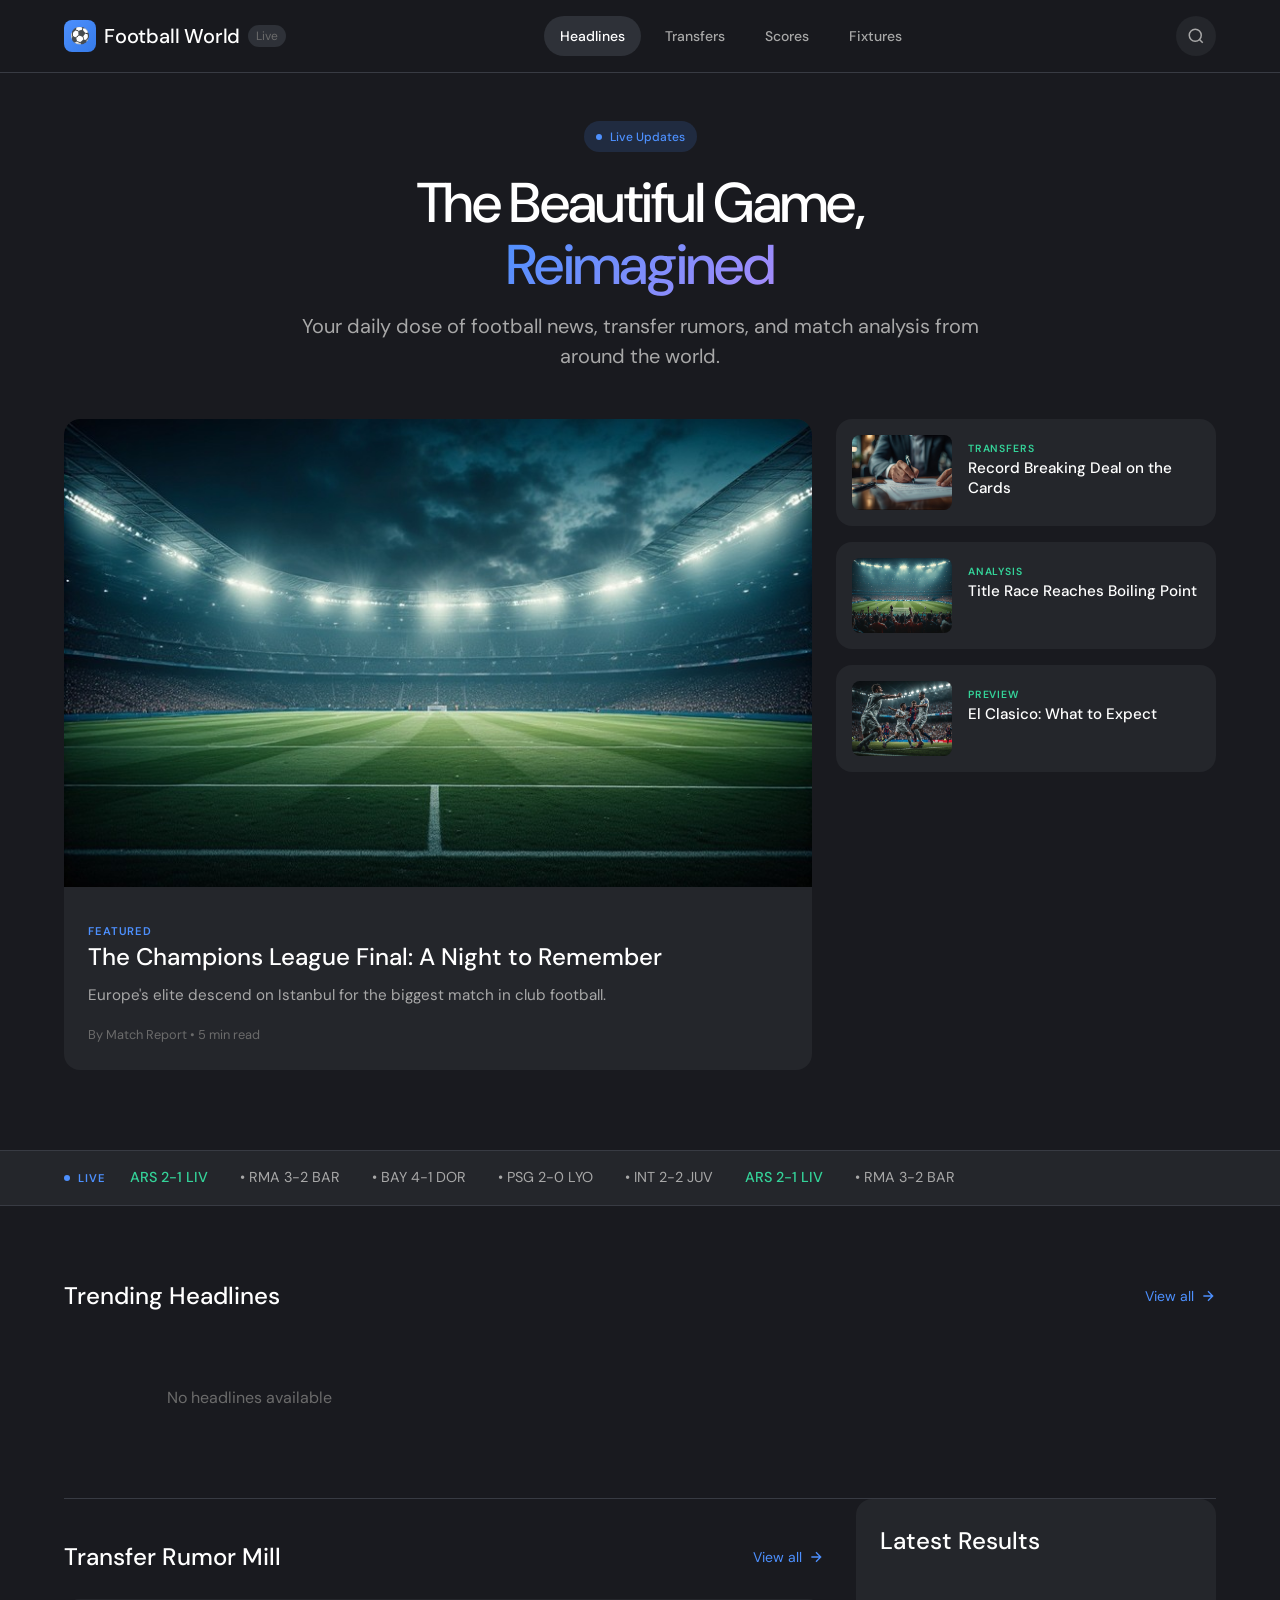
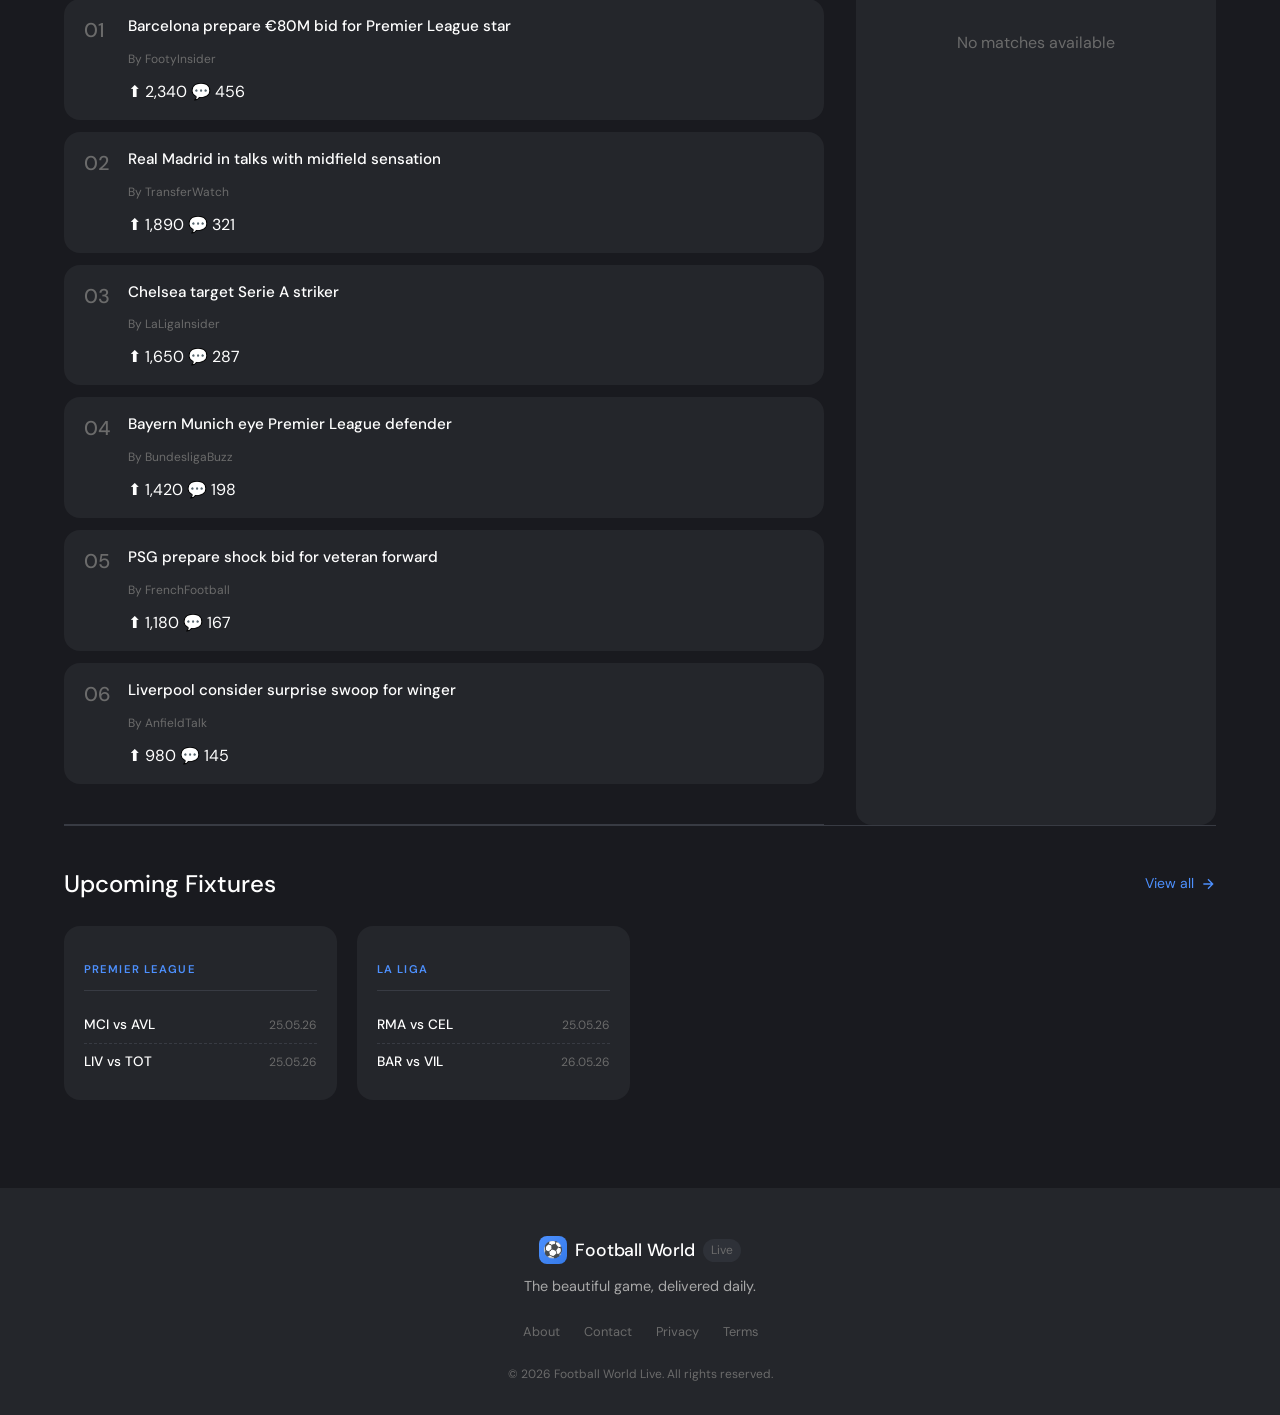
==== commit 0b4969ab: "Integrate ESPN API for real football data" ====
--- a/index.html
+++ b/index.html
@@ -90,13 +90,13 @@
             Live
           </span>
           <div class="ticker-track">
-            <span class="live">Arsenal 2-1 Liverpool</span>
-            <span>• Real Madrid 3-2 Barcelona</span>
-            <span>• Bayern Munich 4-1 Dortmund</span>
-            <span>• PSG 2-0 Lyon</span>
-            <span>• Inter Milan 2-2 Juventus</span>
-            <span class="live">Arsenal 2-1 Liverpool</span>
-            <span>• Real Madrid 3-2 Barcelona</span>
+            <span class="live">ARS 2-1 LIV</span>
+            <span>• RMA 3-2 BAR</span>
+            <span>• BAY 4-1 DOR</span>
+            <span>• PSG 2-0 LYO</span>
+            <span>• INT 2-2 JUV</span>
+            <span class="live">ARS 2-1 LIV</span>
+            <span>• RMA 3-2 BAR</span>
           </div>
         </div>
       </div>
--- a/styles.css
+++ b/styles.css
@@ -29,7 +29,7 @@
 body {
   margin: 0;
   min-height: 100vh;
-  font-family: 'Google Sans', 'DM Sans', system-ui, -apple-system, sans-serif;
+  font-family: 'DM Sans', system-ui, -apple-system, sans-serif;
   color: var(--text-primary);
   background: var(--bg-primary);
   -webkit-font-smoothing: antialiased;
@@ -526,6 +526,17 @@
 .score-team.home {
   justify-content: flex-end;
   text-align: right;
+}
+
+.score-team.away {
+  justify-content: flex-start;
+}
+
+.team-logo {
+  width: 22px;
+  height: 22px;
+  object-fit: contain;
+  border-radius: 4px;
 }
 
 .score-result {
@@ -666,6 +677,13 @@
   margin: 0;
 }
 
+/* No data state */
+.no-data {
+  color: var(--text-tertiary);
+  text-align: center;
+  padding: 2rem;
+}
+
 /* Responsive */
 @media (max-width: 1100px) {
   .main-grid {
